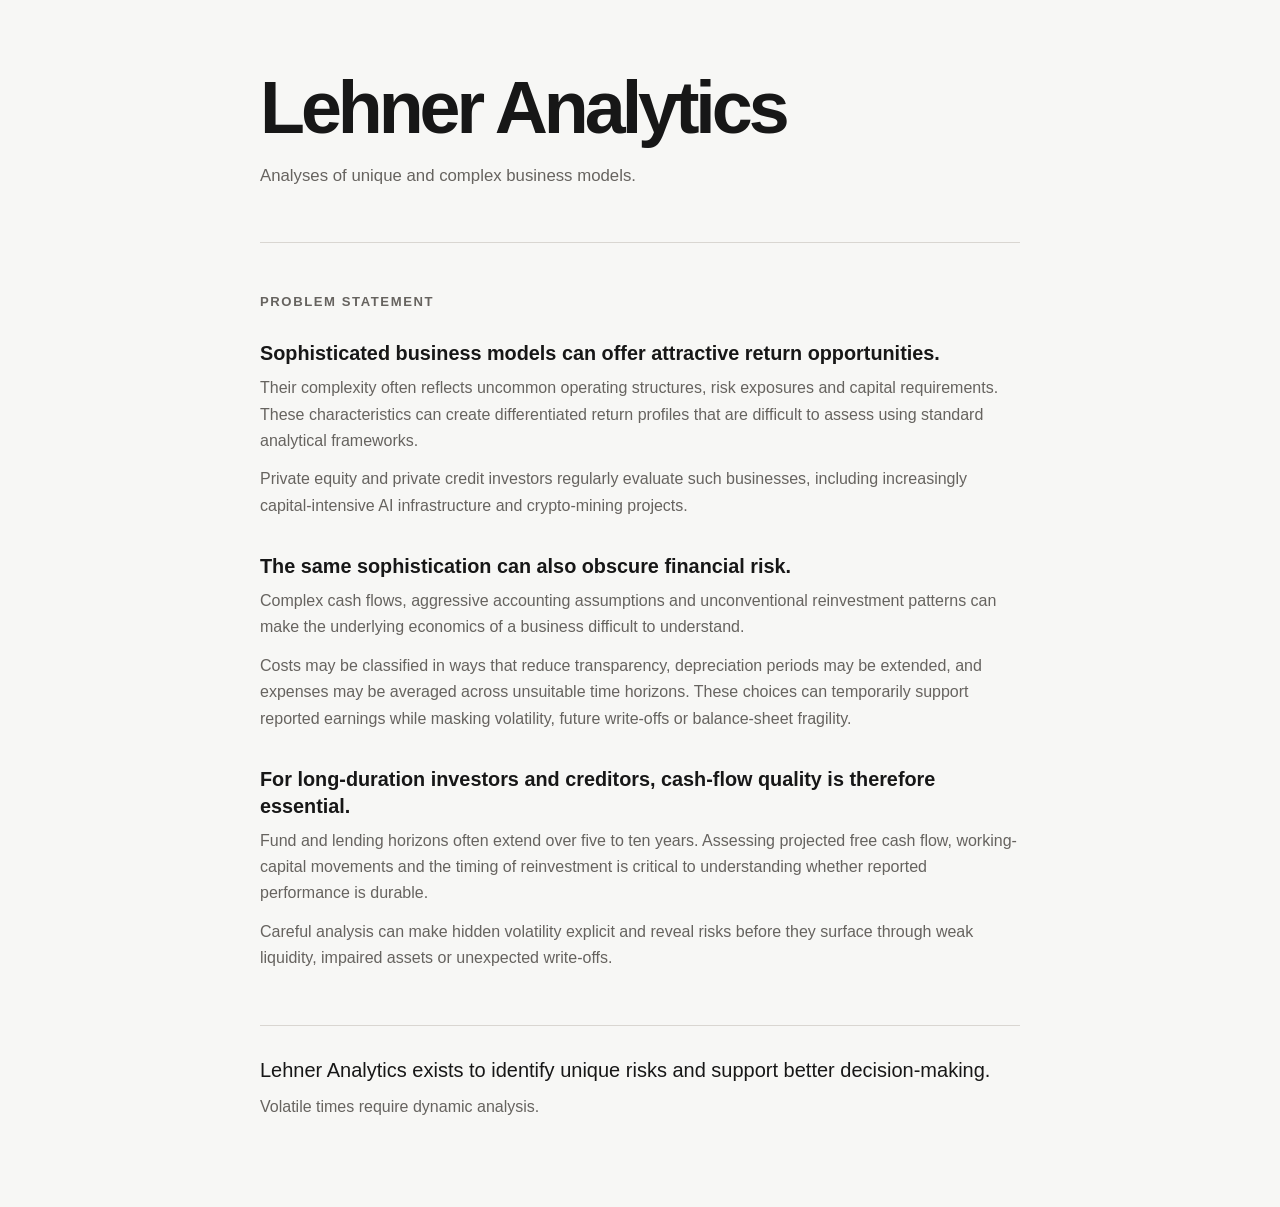
==== index.html @ 4cb74ebf "Add files via upload Add initial Lehner Analytics website" ====
<!DOCTYPE html>
<html lang="en">
<head>
  <meta charset="UTF-8" />
  <meta name="viewport" content="width=device-width, initial-scale=1.0" />
  <meta name="description" content="Lehner Analytics — analyses of unique and complex business models." />
  <title>Lehner Analytics</title>
  <style>
    :root {
      --bg: #f7f7f5;
      --text: #171717;
      --muted: #66635f;
      --line: #d9d6d1;
      --max: 760px;
    }

    * { box-sizing: border-box; }

    body {
      margin: 0;
      background: var(--bg);
      color: var(--text);
      font-family: Arial, Helvetica, sans-serif;
      line-height: 1.65;
    }

    main {
      width: min(calc(100% - 40px), var(--max));
      margin: 0 auto;
      padding: 72px 0 88px;
    }

    header {
      padding-bottom: 52px;
      border-bottom: 1px solid var(--line);
    }

    .name {
      margin: 0;
      font-size: clamp(2.4rem, 8vw, 4.6rem);
      line-height: 0.98;
      letter-spacing: -0.055em;
      font-weight: 700;
    }

    .tagline {
      margin: 18px 0 0;
      color: var(--muted);
      font-size: 1.05rem;
    }

    section {
      padding-top: 48px;
    }

    h2 {
      margin: 0 0 28px;
      font-size: 0.82rem;
      letter-spacing: 0.12em;
      text-transform: uppercase;
      color: var(--muted);
      font-weight: 700;
    }

    .statement {
      margin: 0 0 34px;
    }

    .statement strong {
      display: block;
      margin-bottom: 8px;
      font-size: 1.24rem;
      line-height: 1.35;
    }

    .statement p {
      margin: 0;
      color: var(--muted);
    }

    .statement p + p {
      margin-top: 12px;
    }

    .closing {
      margin-top: 54px;
      padding-top: 30px;
      border-top: 1px solid var(--line);
    }

    .closing p {
      margin: 0;
      font-size: 1.25rem;
      line-height: 1.45;
    }

    .closing p + p {
      margin-top: 10px;
      color: var(--muted);
      font-size: 1rem;
    }

    @media (max-width: 560px) {
      main {
        width: min(calc(100% - 28px), var(--max));
        padding-top: 48px;
      }

      header {
        padding-bottom: 38px;
      }

      section {
        padding-top: 38px;
      }
    }
  </style>
</head>
<body>
  <main>
    <header>
      <h1 class="name">Lehner Analytics</h1>
      <p class="tagline">Analyses of unique and complex business models.</p>
    </header>

    <section>
      <h2>Problem statement</h2>

      <div class="statement">
        <strong>Sophisticated business models can offer attractive return opportunities.</strong>
        <p>
          Their complexity often reflects uncommon operating structures, risk exposures and capital requirements. These characteristics can create differentiated return profiles that are difficult to assess using standard analytical frameworks.
        </p>
        <p>
          Private equity and private credit investors regularly evaluate such businesses, including increasingly capital-intensive AI infrastructure and crypto-mining projects.
        </p>
      </div>

      <div class="statement">
        <strong>The same sophistication can also obscure financial risk.</strong>
        <p>
          Complex cash flows, aggressive accounting assumptions and unconventional reinvestment patterns can make the underlying economics of a business difficult to understand.
        </p>
        <p>
          Costs may be classified in ways that reduce transparency, depreciation periods may be extended, and expenses may be averaged across unsuitable time horizons. These choices can temporarily support reported earnings while masking volatility, future write-offs or balance-sheet fragility.
        </p>
      </div>

      <div class="statement">
        <strong>For long-duration investors and creditors, cash-flow quality is therefore essential.</strong>
        <p>
          Fund and lending horizons often extend over five to ten years. Assessing projected free cash flow, working-capital movements and the timing of reinvestment is critical to understanding whether reported performance is durable.
        </p>
        <p>
          Careful analysis can make hidden volatility explicit and reveal risks before they surface through weak liquidity, impaired assets or unexpected write-offs.
        </p>
      </div>

      <div class="closing">
        <p>Lehner Analytics exists to identify unique risks and support better decision-making.</p>
        <p>Volatile times require dynamic analysis.</p>
      </div>
    </section>
  </main>
</body>
</html>
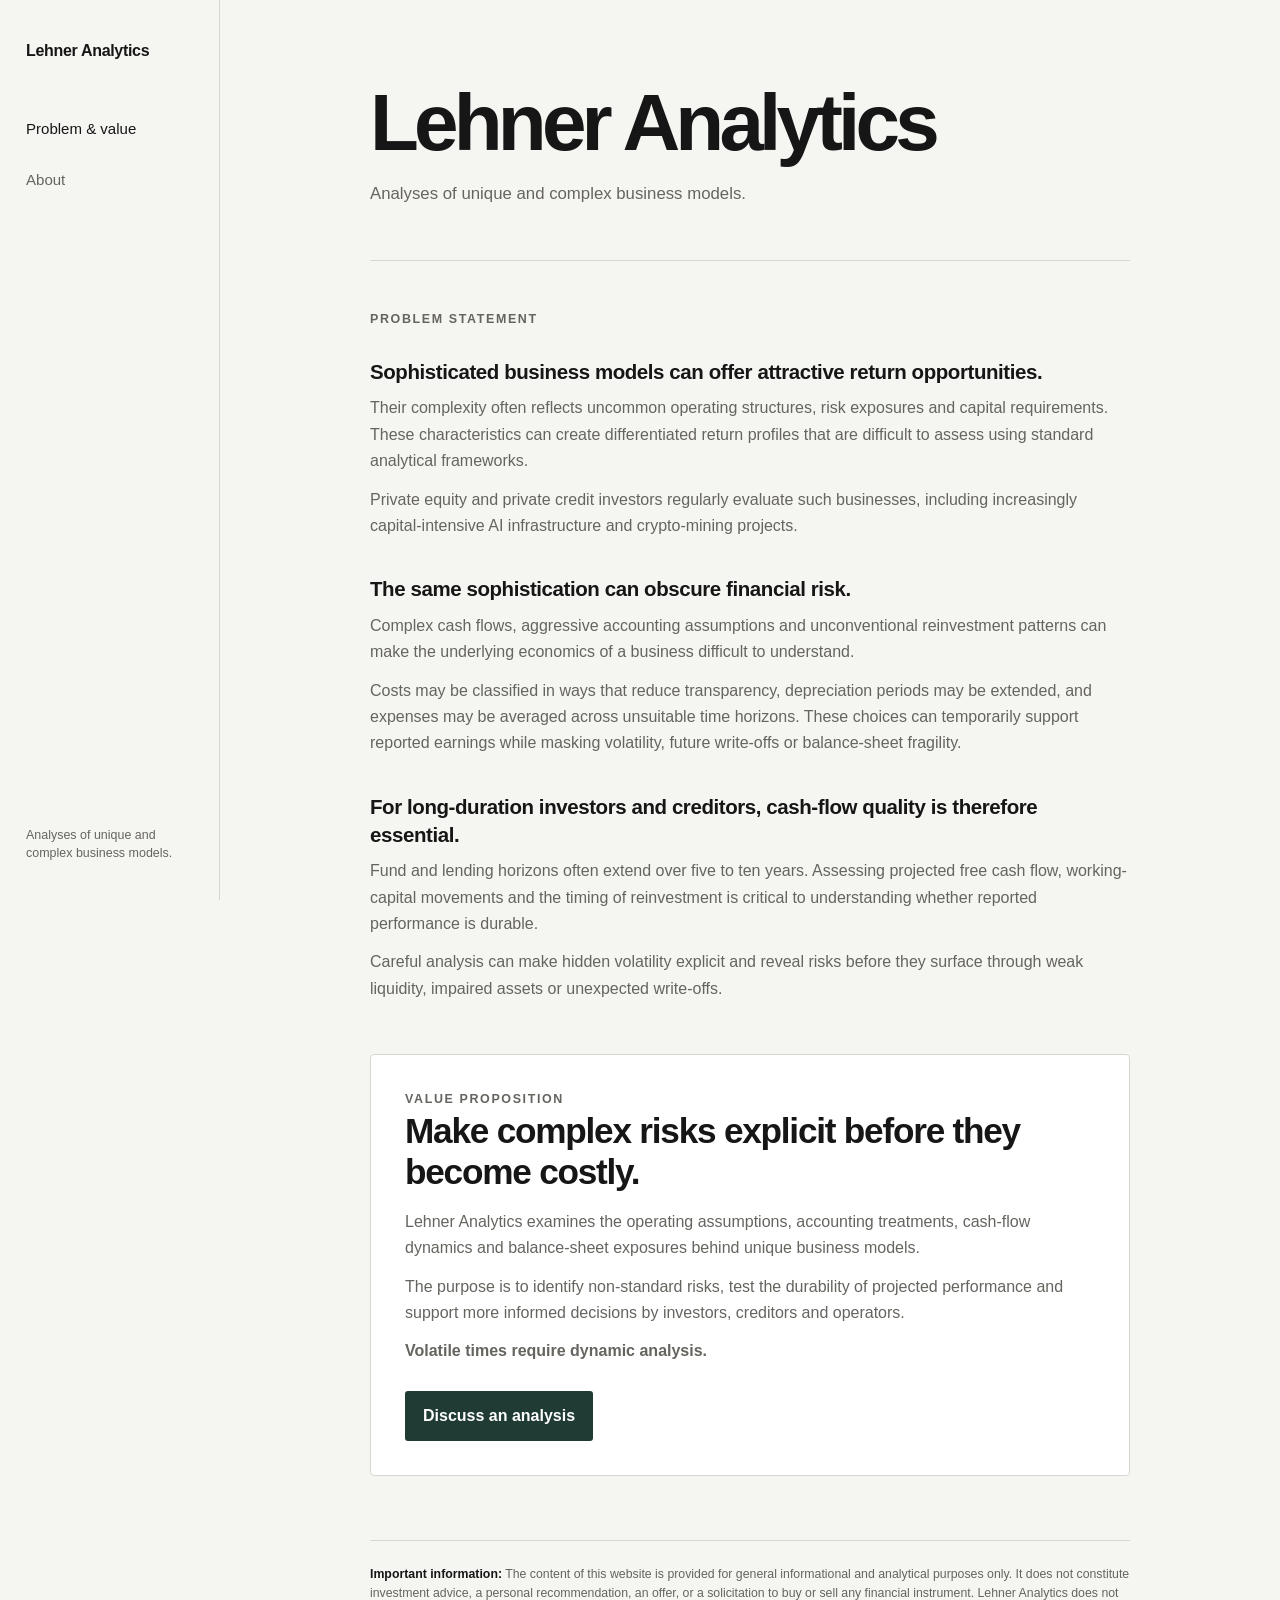
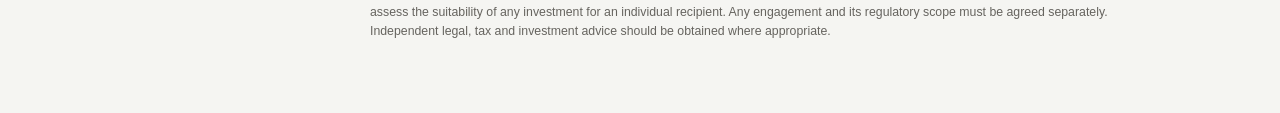
==== commit 25658278: "Add files via upload Add updated Lehner Analytics website" ====
--- a/index.html
+++ b/index.html
@@ -1,166 +1 @@
-<!DOCTYPE html>
-<html lang="en">
-<head>
-  <meta charset="UTF-8" />
-  <meta name="viewport" content="width=device-width, initial-scale=1.0" />
-  <meta name="description" content="Lehner Analytics — analyses of unique and complex business models." />
-  <title>Lehner Analytics</title>
-  <style>
-    :root {
-      --bg: #f7f7f5;
-      --text: #171717;
-      --muted: #66635f;
-      --line: #d9d6d1;
-      --max: 760px;
-    }
-
-    * { box-sizing: border-box; }
-
-    body {
-      margin: 0;
-      background: var(--bg);
-      color: var(--text);
-      font-family: Arial, Helvetica, sans-serif;
-      line-height: 1.65;
-    }
-
-    main {
-      width: min(calc(100% - 40px), var(--max));
-      margin: 0 auto;
-      padding: 72px 0 88px;
-    }
-
-    header {
-      padding-bottom: 52px;
-      border-bottom: 1px solid var(--line);
-    }
-
-    .name {
-      margin: 0;
-      font-size: clamp(2.4rem, 8vw, 4.6rem);
-      line-height: 0.98;
-      letter-spacing: -0.055em;
-      font-weight: 700;
-    }
-
-    .tagline {
-      margin: 18px 0 0;
-      color: var(--muted);
-      font-size: 1.05rem;
-    }
-
-    section {
-      padding-top: 48px;
-    }
-
-    h2 {
-      margin: 0 0 28px;
-      font-size: 0.82rem;
-      letter-spacing: 0.12em;
-      text-transform: uppercase;
-      color: var(--muted);
-      font-weight: 700;
-    }
-
-    .statement {
-      margin: 0 0 34px;
-    }
-
-    .statement strong {
-      display: block;
-      margin-bottom: 8px;
-      font-size: 1.24rem;
-      line-height: 1.35;
-    }
-
-    .statement p {
-      margin: 0;
-      color: var(--muted);
-    }
-
-    .statement p + p {
-      margin-top: 12px;
-    }
-
-    .closing {
-      margin-top: 54px;
-      padding-top: 30px;
-      border-top: 1px solid var(--line);
-    }
-
-    .closing p {
-      margin: 0;
-      font-size: 1.25rem;
-      line-height: 1.45;
-    }
-
-    .closing p + p {
-      margin-top: 10px;
-      color: var(--muted);
-      font-size: 1rem;
-    }
-
-    @media (max-width: 560px) {
-      main {
-        width: min(calc(100% - 28px), var(--max));
-        padding-top: 48px;
-      }
-
-      header {
-        padding-bottom: 38px;
-      }
-
-      section {
-        padding-top: 38px;
-      }
-    }
-  </style>
-</head>
-<body>
-  <main>
-    <header>
-      <h1 class="name">Lehner Analytics</h1>
-      <p class="tagline">Analyses of unique and complex business models.</p>
-    </header>
-
-    <section>
-      <h2>Problem statement</h2>
-
-      <div class="statement">
-        <strong>Sophisticated business models can offer attractive return opportunities.</strong>
-        <p>
-          Their complexity often reflects uncommon operating structures, risk exposures and capital requirements. These characteristics can create differentiated return profiles that are difficult to assess using standard analytical frameworks.
-        </p>
-        <p>
-          Private equity and private credit investors regularly evaluate such businesses, including increasingly capital-intensive AI infrastructure and crypto-mining projects.
-        </p>
-      </div>
-
-      <div class="statement">
-        <strong>The same sophistication can also obscure financial risk.</strong>
-        <p>
-          Complex cash flows, aggressive accounting assumptions and unconventional reinvestment patterns can make the underlying economics of a business difficult to understand.
-        </p>
-        <p>
-          Costs may be classified in ways that reduce transparency, depreciation periods may be extended, and expenses may be averaged across unsuitable time horizons. These choices can temporarily support reported earnings while masking volatility, future write-offs or balance-sheet fragility.
-        </p>
-      </div>
-
-      <div class="statement">
-        <strong>For long-duration investors and creditors, cash-flow quality is therefore essential.</strong>
-        <p>
-          Fund and lending horizons often extend over five to ten years. Assessing projected free cash flow, working-capital movements and the timing of reinvestment is critical to understanding whether reported performance is durable.
-        </p>
-        <p>
-          Careful analysis can make hidden volatility explicit and reveal risks before they surface through weak liquidity, impaired assets or unexpected write-offs.
-        </p>
-      </div>
-
-      <div class="closing">
-        <p>Lehner Analytics exists to identify unique risks and support better decision-making.</p>
-        <p>Volatile times require dynamic analysis.</p>
-      </div>
-    </section>
-  </main>
-</body>
-</html>+<!DOCTYPE html><html lang="en"><head><meta charset="UTF-8"><meta name="viewport" content="width=device-width,initial-scale=1"><meta name="description" content="Lehner Analytics analyses unique and complex business models to identify risks and support decision-making."><title>Lehner Analytics</title><link rel="stylesheet" href="styles.css"></head><body><aside class="sidebar"><div><a class="brand" href="index.html">Lehner Analytics</a><nav class="nav" aria-label="Main navigation"><a href="index.html" aria-current="page">Problem & value</a><a href="about.html">About</a></nav></div><p class="sidebar-note">Analyses of unique and complex business models.</p></aside><div class="page"><main><header class="hero"><h1>Lehner Analytics</h1><p class="tagline">Analyses of unique and complex business models.</p></header><section><p class="label">Problem statement</p><article class="statement"><h2>Sophisticated business models can offer attractive return opportunities.</h2><p>Their complexity often reflects uncommon operating structures, risk exposures and capital requirements. These characteristics can create differentiated return profiles that are difficult to assess using standard analytical frameworks.</p><p>Private equity and private credit investors regularly evaluate such businesses, including increasingly capital-intensive AI infrastructure and crypto-mining projects.</p></article><article class="statement"><h2>The same sophistication can obscure financial risk.</h2><p>Complex cash flows, aggressive accounting assumptions and unconventional reinvestment patterns can make the underlying economics of a business difficult to understand.</p><p>Costs may be classified in ways that reduce transparency, depreciation periods may be extended, and expenses may be averaged across unsuitable time horizons. These choices can temporarily support reported earnings while masking volatility, future write-offs or balance-sheet fragility.</p></article><article class="statement"><h2>For long-duration investors and creditors, cash-flow quality is therefore essential.</h2><p>Fund and lending horizons often extend over five to ten years. Assessing projected free cash flow, working-capital movements and the timing of reinvestment is critical to understanding whether reported performance is durable.</p><p>Careful analysis can make hidden volatility explicit and reveal risks before they surface through weak liquidity, impaired assets or unexpected write-offs.</p></article><section class="value-proposition" aria-labelledby="value-title"><p class="label">Value proposition</p><h2 id="value-title">Make complex risks explicit before they become costly.</h2><p>Lehner Analytics examines the operating assumptions, accounting treatments, cash-flow dynamics and balance-sheet exposures behind unique business models.</p><p>The purpose is to identify non-standard risks, test the durability of projected performance and support more informed decisions by investors, creditors and operators.</p><p><strong>Volatile times require dynamic analysis.</strong></p><a class="cta" href="mailto:your-email@example.com">Discuss an analysis</a></section><footer class="disclaimer"><strong>Important information:</strong> The content of this website is provided for general informational and analytical purposes only. It does not constitute investment advice, a personal recommendation, an offer, or a solicitation to buy or sell any financial instrument. Lehner Analytics does not assess the suitability of any investment for an individual recipient. Any engagement and its regulatory scope must be agreed separately. Independent legal, tax and investment advice should be obtained where appropriate.</footer></section></main></div></body></html>
--- a/styles.css
+++ b/styles.css
@@ -0,0 +1 @@
+:root{--bg:#f5f5f2;--surface:#fff;--text:#161616;--muted:#66645f;--line:#d8d6cf;--accent:#1f3b33;--sidebar:220px;--content:760px}*{box-sizing:border-box}html{scroll-behavior:smooth}body{margin:0;background:var(--bg);color:var(--text);font-family:Arial,Helvetica,sans-serif;line-height:1.65}a{color:inherit}.sidebar{position:fixed;inset:0 auto 0 0;width:var(--sidebar);padding:38px 26px;border-right:1px solid var(--line);background:var(--bg);display:flex;flex-direction:column;justify-content:space-between}.brand{display:block;margin-bottom:44px;font-weight:700;text-decoration:none;letter-spacing:-.02em}.nav{display:grid;gap:8px}.nav a{padding:9px 0;color:var(--muted);text-decoration:none;font-size:.94rem}.nav a:hover,.nav a[aria-current=page]{color:var(--text)}.sidebar-note{margin:0;color:var(--muted);font-size:.78rem;line-height:1.45}.page{margin-left:var(--sidebar);min-height:100vh}main{width:min(calc(100% - 64px),var(--content));margin:0 auto;padding:84px 0 72px}.hero{padding-bottom:52px;border-bottom:1px solid var(--line)}h1{margin:0;font-size:clamp(2.7rem,7vw,5rem);line-height:.98;letter-spacing:-.06em}.tagline{margin:18px 0 0;color:var(--muted);font-size:1.05rem}section{padding-top:48px}.label{margin:0 0 28px;color:var(--muted);font-size:.78rem;font-weight:700;letter-spacing:.13em;text-transform:uppercase}.statement{margin-bottom:36px}.statement h2{margin:0 0 10px;font-size:1.28rem;line-height:1.35;letter-spacing:-.02em}.statement p{margin:0;color:var(--muted)}.statement p+p{margin-top:12px}.value-proposition{margin-top:52px;padding:34px;background:var(--surface);border:1px solid var(--line);border-radius:4px}.value-proposition h2{margin:0 0 16px;font-size:clamp(1.6rem,4vw,2.2rem);line-height:1.18;letter-spacing:-.035em}.value-proposition p{margin:0;color:var(--muted)}.value-proposition p+p{margin-top:12px}.cta{display:inline-block;margin-top:26px;padding:12px 18px;background:var(--accent);color:#fff;border-radius:3px;text-decoration:none;font-weight:700}.content-block h2{margin:0 0 14px;font-size:1.35rem;letter-spacing:-.025em}.content-block p{margin:0;color:var(--muted)}.content-block p+p{margin-top:14px}.disclaimer{margin-top:64px;padding-top:24px;border-top:1px solid var(--line);color:var(--muted);font-size:.77rem;line-height:1.55}.disclaimer strong{color:var(--text)}@media(max-width:760px){.sidebar{position:static;width:100%;padding:22px 20px;border-right:0;border-bottom:1px solid var(--line)}.brand{margin-bottom:14px}.nav{display:flex;gap:18px}.sidebar-note{display:none}.page{margin-left:0}main{width:min(calc(100% - 32px),var(--content));padding-top:52px}}
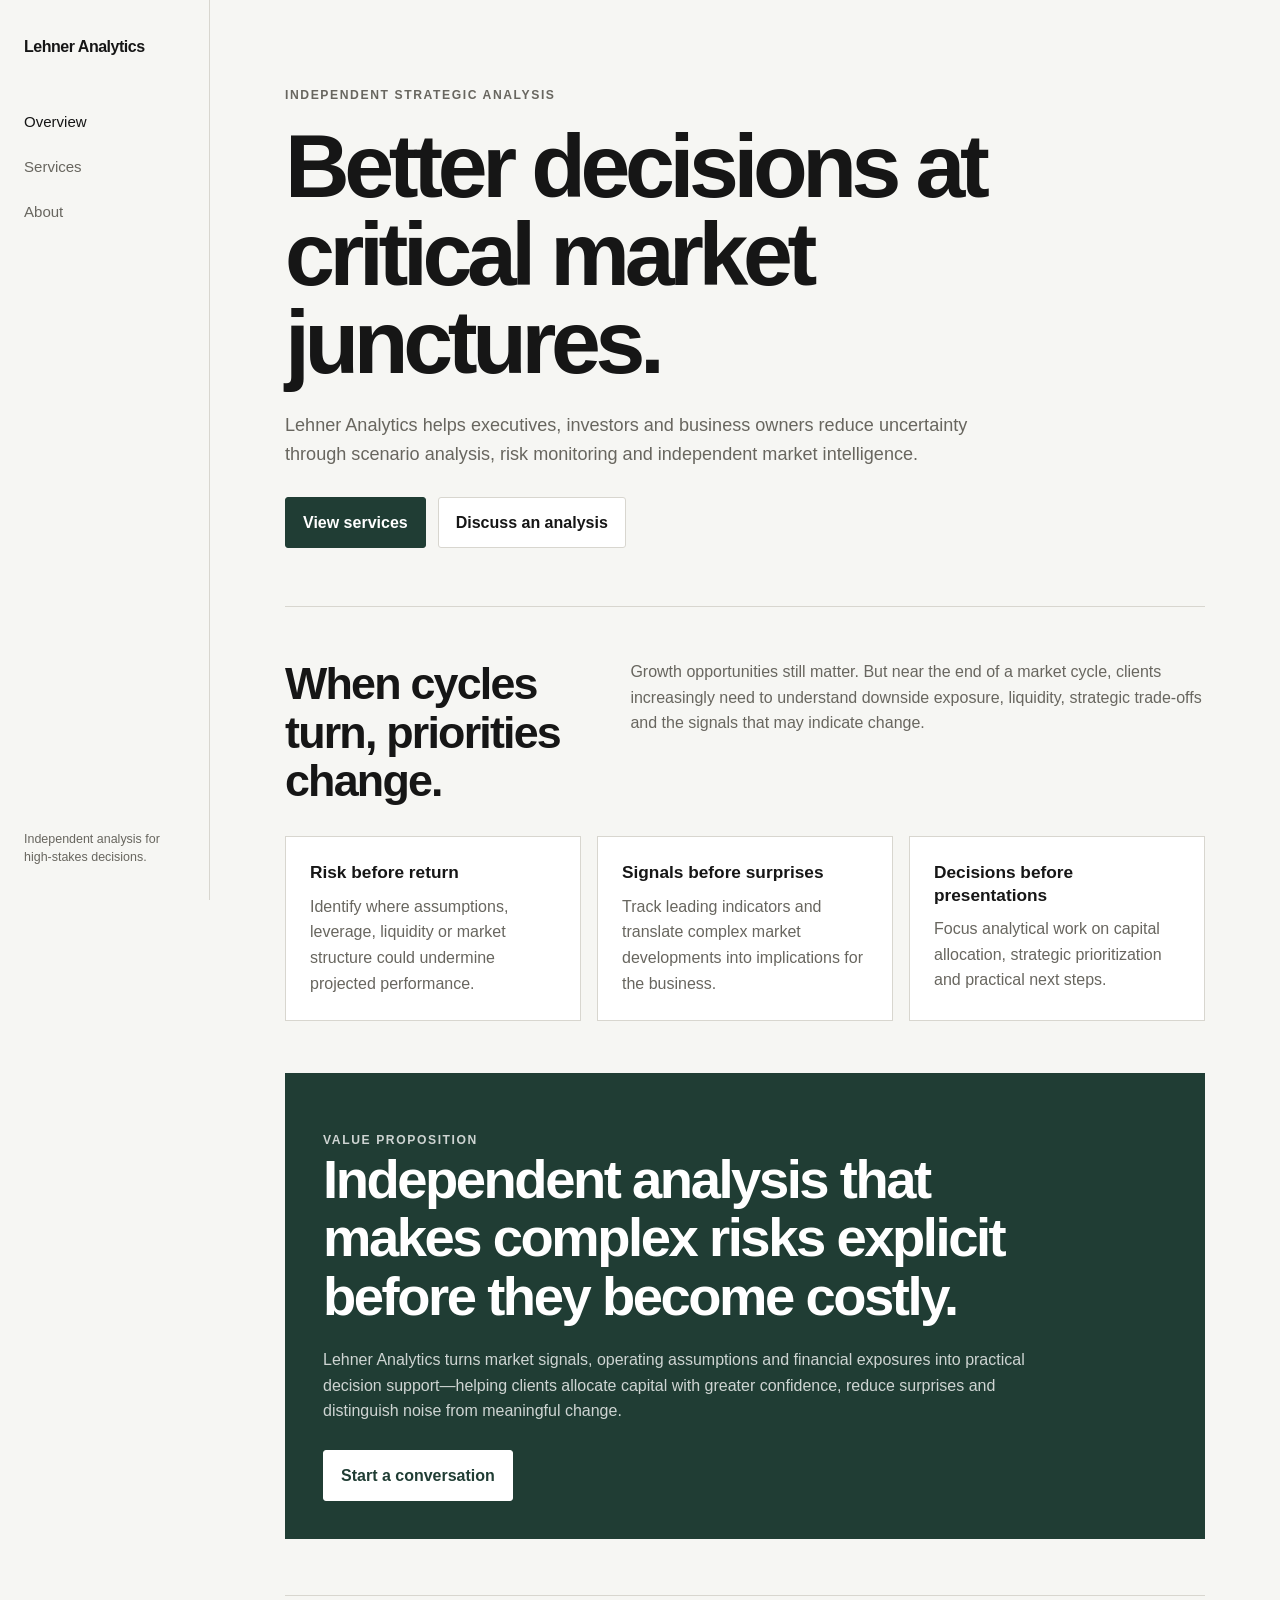
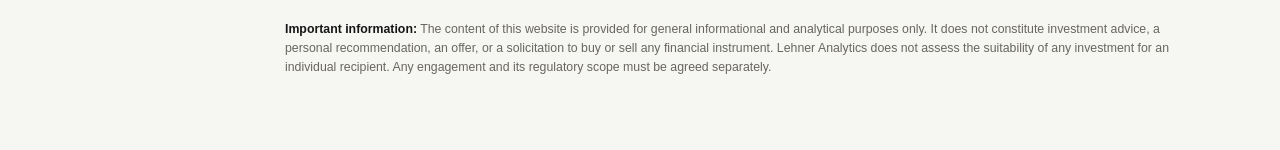
==== commit 6e72f2ed: "Add files via upload" ====
--- a/index.html
+++ b/index.html
@@ -1 +1 @@
-<!DOCTYPE html><html lang="en"><head><meta charset="UTF-8"><meta name="viewport" content="width=device-width,initial-scale=1"><meta name="description" content="Lehner Analytics analyses unique and complex business models to identify risks and support decision-making."><title>Lehner Analytics</title><link rel="stylesheet" href="styles.css"></head><body><aside class="sidebar"><div><a class="brand" href="index.html">Lehner Analytics</a><nav class="nav" aria-label="Main navigation"><a href="index.html" aria-current="page">Problem & value</a><a href="about.html">About</a></nav></div><p class="sidebar-note">Analyses of unique and complex business models.</p></aside><div class="page"><main><header class="hero"><h1>Lehner Analytics</h1><p class="tagline">Analyses of unique and complex business models.</p></header><section><p class="label">Problem statement</p><article class="statement"><h2>Sophisticated business models can offer attractive return opportunities.</h2><p>Their complexity often reflects uncommon operating structures, risk exposures and capital requirements. These characteristics can create differentiated return profiles that are difficult to assess using standard analytical frameworks.</p><p>Private equity and private credit investors regularly evaluate such businesses, including increasingly capital-intensive AI infrastructure and crypto-mining projects.</p></article><article class="statement"><h2>The same sophistication can obscure financial risk.</h2><p>Complex cash flows, aggressive accounting assumptions and unconventional reinvestment patterns can make the underlying economics of a business difficult to understand.</p><p>Costs may be classified in ways that reduce transparency, depreciation periods may be extended, and expenses may be averaged across unsuitable time horizons. These choices can temporarily support reported earnings while masking volatility, future write-offs or balance-sheet fragility.</p></article><article class="statement"><h2>For long-duration investors and creditors, cash-flow quality is therefore essential.</h2><p>Fund and lending horizons often extend over five to ten years. Assessing projected free cash flow, working-capital movements and the timing of reinvestment is critical to understanding whether reported performance is durable.</p><p>Careful analysis can make hidden volatility explicit and reveal risks before they surface through weak liquidity, impaired assets or unexpected write-offs.</p></article><section class="value-proposition" aria-labelledby="value-title"><p class="label">Value proposition</p><h2 id="value-title">Make complex risks explicit before they become costly.</h2><p>Lehner Analytics examines the operating assumptions, accounting treatments, cash-flow dynamics and balance-sheet exposures behind unique business models.</p><p>The purpose is to identify non-standard risks, test the durability of projected performance and support more informed decisions by investors, creditors and operators.</p><p><strong>Volatile times require dynamic analysis.</strong></p><a class="cta" href="mailto:your-email@example.com">Discuss an analysis</a></section><footer class="disclaimer"><strong>Important information:</strong> The content of this website is provided for general informational and analytical purposes only. It does not constitute investment advice, a personal recommendation, an offer, or a solicitation to buy or sell any financial instrument. Lehner Analytics does not assess the suitability of any investment for an individual recipient. Any engagement and its regulatory scope must be agreed separately. Independent legal, tax and investment advice should be obtained where appropriate.</footer></section></main></div></body></html>
+<!DOCTYPE html><html lang="en"><head><meta charset="UTF-8"><meta name="viewport" content="width=device-width,initial-scale=1"><meta name="description" content="Independent strategic analysis for high-stakes decisions."><title>Lehner Analytics</title><link rel="stylesheet" href="styles.css"></head><body><aside class="sidebar"><div><a class="brand" href="index.html">Lehner Analytics</a><nav class="nav"><a href="index.html" aria-current="page">Overview</a><a href="services.html">Services</a><a href="about.html">About</a></nav></div><p class="sidebar-note">Independent analysis for high-stakes decisions.</p></aside><div class="page"><main><header class="hero"><p class="eyebrow">Independent strategic analysis</p><h1>Better decisions at critical market junctures.</h1><p class="lead">Lehner Analytics helps executives, investors and business owners reduce uncertainty through scenario analysis, risk monitoring and independent market intelligence.</p><div class="hero-actions"><a class="button primary" href="services.html">View services</a><a class="button" href="mailto:your-email@example.com">Discuss an analysis</a></div></header><section><div class="section-head"><h2>When cycles turn, priorities change.</h2><p>Growth opportunities still matter. But near the end of a market cycle, clients increasingly need to understand downside exposure, liquidity, strategic trade-offs and the signals that may indicate change.</p></div><div class="problem-grid"><article class="card"><h3>Risk before return</h3><p>Identify where assumptions, leverage, liquidity or market structure could undermine projected performance.</p></article><article class="card"><h3>Signals before surprises</h3><p>Track leading indicators and translate complex market developments into implications for the business.</p></article><article class="card"><h3>Decisions before presentations</h3><p>Focus analytical work on capital allocation, strategic prioritization and practical next steps.</p></article></div></section><section class="value"><p class="label">Value proposition</p><h2>Independent analysis that makes complex risks explicit before they become costly.</h2><p>Lehner Analytics turns market signals, operating assumptions and financial exposures into practical decision support—helping clients allocate capital with greater confidence, reduce surprises and distinguish noise from meaningful change.</p><a class="button" href="mailto:your-email@example.com">Start a conversation</a></section><footer class="disclaimer"><strong>Important information:</strong> The content of this website is provided for general informational and analytical purposes only. It does not constitute investment advice, a personal recommendation, an offer, or a solicitation to buy or sell any financial instrument. Lehner Analytics does not assess the suitability of any investment for an individual recipient. Any engagement and its regulatory scope must be agreed separately.</footer></main></div></body></html>
--- a/styles.css
+++ b/styles.css
@@ -1 +1 @@
-:root{--bg:#f5f5f2;--surface:#fff;--text:#161616;--muted:#66645f;--line:#d8d6cf;--accent:#1f3b33;--sidebar:220px;--content:760px}*{box-sizing:border-box}html{scroll-behavior:smooth}body{margin:0;background:var(--bg);color:var(--text);font-family:Arial,Helvetica,sans-serif;line-height:1.65}a{color:inherit}.sidebar{position:fixed;inset:0 auto 0 0;width:var(--sidebar);padding:38px 26px;border-right:1px solid var(--line);background:var(--bg);display:flex;flex-direction:column;justify-content:space-between}.brand{display:block;margin-bottom:44px;font-weight:700;text-decoration:none;letter-spacing:-.02em}.nav{display:grid;gap:8px}.nav a{padding:9px 0;color:var(--muted);text-decoration:none;font-size:.94rem}.nav a:hover,.nav a[aria-current=page]{color:var(--text)}.sidebar-note{margin:0;color:var(--muted);font-size:.78rem;line-height:1.45}.page{margin-left:var(--sidebar);min-height:100vh}main{width:min(calc(100% - 64px),var(--content));margin:0 auto;padding:84px 0 72px}.hero{padding-bottom:52px;border-bottom:1px solid var(--line)}h1{margin:0;font-size:clamp(2.7rem,7vw,5rem);line-height:.98;letter-spacing:-.06em}.tagline{margin:18px 0 0;color:var(--muted);font-size:1.05rem}section{padding-top:48px}.label{margin:0 0 28px;color:var(--muted);font-size:.78rem;font-weight:700;letter-spacing:.13em;text-transform:uppercase}.statement{margin-bottom:36px}.statement h2{margin:0 0 10px;font-size:1.28rem;line-height:1.35;letter-spacing:-.02em}.statement p{margin:0;color:var(--muted)}.statement p+p{margin-top:12px}.value-proposition{margin-top:52px;padding:34px;background:var(--surface);border:1px solid var(--line);border-radius:4px}.value-proposition h2{margin:0 0 16px;font-size:clamp(1.6rem,4vw,2.2rem);line-height:1.18;letter-spacing:-.035em}.value-proposition p{margin:0;color:var(--muted)}.value-proposition p+p{margin-top:12px}.cta{display:inline-block;margin-top:26px;padding:12px 18px;background:var(--accent);color:#fff;border-radius:3px;text-decoration:none;font-weight:700}.content-block h2{margin:0 0 14px;font-size:1.35rem;letter-spacing:-.025em}.content-block p{margin:0;color:var(--muted)}.content-block p+p{margin-top:14px}.disclaimer{margin-top:64px;padding-top:24px;border-top:1px solid var(--line);color:var(--muted);font-size:.77rem;line-height:1.55}.disclaimer strong{color:var(--text)}@media(max-width:760px){.sidebar{position:static;width:100%;padding:22px 20px;border-right:0;border-bottom:1px solid var(--line)}.brand{margin-bottom:14px}.nav{display:flex;gap:18px}.sidebar-note{display:none}.page{margin-left:0}main{width:min(calc(100% - 32px),var(--content));padding-top:52px}}
+:root{--bg:#f6f6f3;--surface:#fff;--text:#161616;--muted:#68665f;--line:#d8d6cf;--accent:#203d34;--sidebar:210px;--content:920px}*{box-sizing:border-box}html{scroll-behavior:smooth}body{margin:0;background:var(--bg);color:var(--text);font-family:Arial,Helvetica,sans-serif;line-height:1.6}a{color:inherit}.sidebar{position:fixed;inset:0 auto 0 0;width:var(--sidebar);padding:34px 24px;border-right:1px solid var(--line);display:flex;flex-direction:column;justify-content:space-between;background:var(--bg)}.brand{display:block;margin-bottom:42px;text-decoration:none;font-weight:700;letter-spacing:-.03em}.nav{display:grid;gap:5px}.nav a{padding:8px 0;text-decoration:none;color:var(--muted);font-size:.94rem}.nav a:hover,.nav a[aria-current=page]{color:var(--text)}.sidebar-note{margin:0;color:var(--muted);font-size:.78rem;line-height:1.45}.page{margin-left:var(--sidebar);min-height:100vh}main{width:min(calc(100% - 72px),var(--content));margin:0 auto;padding:86px 0 72px}.hero{max-width:780px;padding-bottom:58px}.eyebrow,.label{margin:0 0 18px;color:var(--muted);font-size:.76rem;font-weight:700;letter-spacing:.13em;text-transform:uppercase}h1{margin:0;font-size:clamp(3rem,7vw,5.6rem);line-height:.98;letter-spacing:-.06em}.lead{max-width:720px;margin:24px 0 0;color:var(--muted);font-size:1.13rem}.hero-actions{display:flex;flex-wrap:wrap;gap:12px;margin-top:28px}.button{display:inline-block;padding:12px 17px;border:1px solid var(--line);border-radius:3px;text-decoration:none;font-weight:700;background:var(--surface)}.button.primary{background:var(--accent);border-color:var(--accent);color:#fff}section{padding:52px 0;border-top:1px solid var(--line)}.section-head{display:grid;grid-template-columns:.7fr 1.3fr;gap:36px;margin-bottom:32px}.section-head h2{margin:0;font-size:clamp(1.8rem,4vw,2.8rem);line-height:1.08;letter-spacing:-.04em}.section-head p{margin:0;color:var(--muted)}.problem-grid,.service-grid,.audience-grid{display:grid;gap:16px}.problem-grid{grid-template-columns:repeat(3,1fr)}.service-grid{grid-template-columns:repeat(2,1fr)}.audience-grid{grid-template-columns:repeat(4,1fr)}.card{background:var(--surface);border:1px solid var(--line);padding:24px;min-height:180px}.card h3{margin:0 0 10px;font-size:1.08rem;line-height:1.3}.card p{margin:0;color:var(--muted)}.card ul{margin:14px 0 0;padding-left:18px;color:var(--muted)}.card li+li{margin-top:5px}.value{padding:38px;background:var(--accent);color:#fff;border:0}.value h2{max-width:720px;margin:0;font-size:clamp(2rem,5vw,3.4rem);line-height:1.08;letter-spacing:-.045em}.value p{max-width:720px;margin:20px 0 0;color:rgba(255,255,255,.78)}.value .button{margin-top:26px;background:#fff;color:var(--accent);border-color:#fff}.package-row{display:grid;grid-template-columns:1fr auto;gap:28px;padding:20px 0;border-bottom:1px solid var(--line)}.package-row:first-of-type{border-top:1px solid var(--line)}.package-row h3{margin:0 0 4px;font-size:1.02rem}.package-row p{margin:0;color:var(--muted)}.cadence{color:var(--muted);white-space:nowrap;font-size:.9rem}.about-copy{max-width:720px}.about-copy p{margin:0;color:var(--muted)}.about-copy p+p{margin-top:16px}.disclaimer{margin-top:56px;padding-top:24px;border-top:1px solid var(--line);color:var(--muted);font-size:.77rem;line-height:1.55}.disclaimer strong{color:var(--text)}@media(max-width:860px){.problem-grid,.service-grid,.audience-grid,.section-head{grid-template-columns:1fr}.audience-grid{grid-template-columns:1fr 1fr}}@media(max-width:720px){.sidebar{position:static;width:100%;padding:22px 18px;border-right:0;border-bottom:1px solid var(--line)}.brand{margin-bottom:12px}.nav{display:flex;flex-wrap:wrap;gap:16px}.sidebar-note{display:none}.page{margin-left:0}main{width:min(calc(100% - 30px),var(--content));padding-top:54px}.audience-grid{grid-template-columns:1fr}.package-row{grid-template-columns:1fr;gap:8px}}
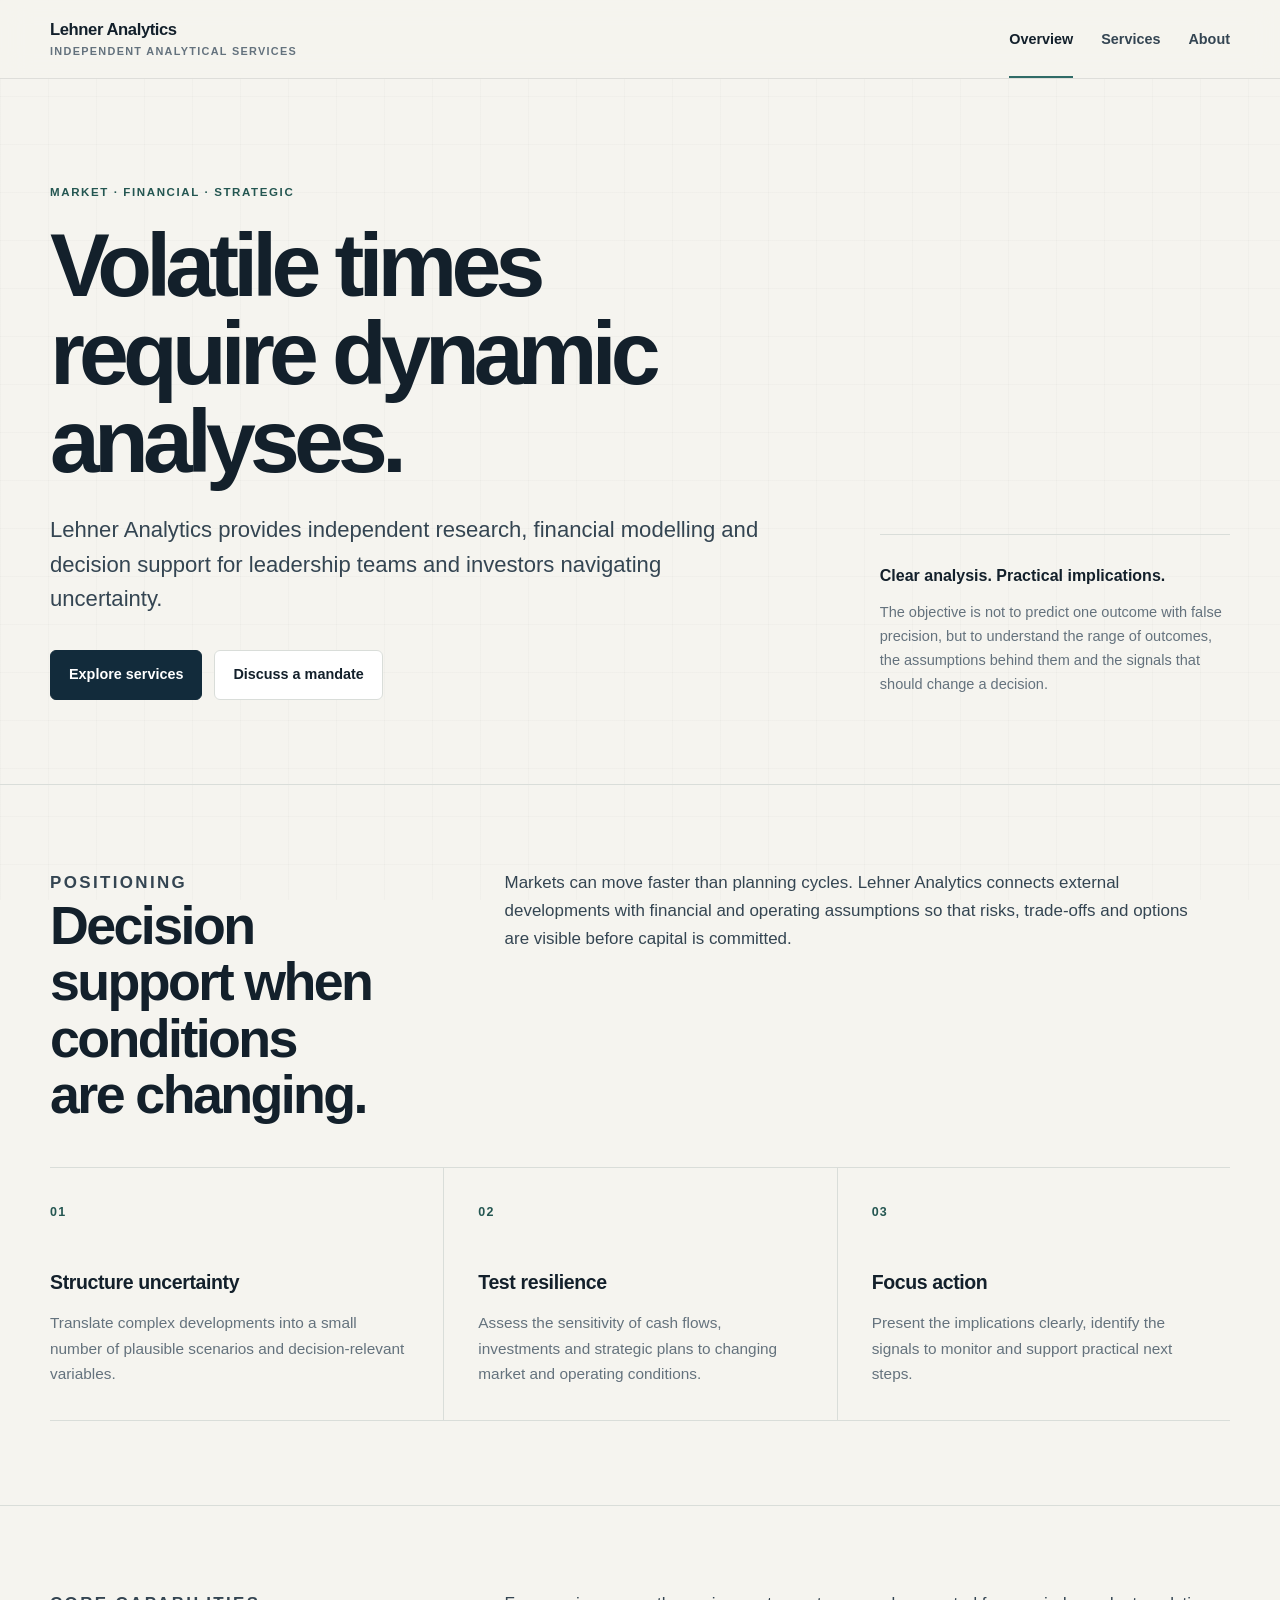
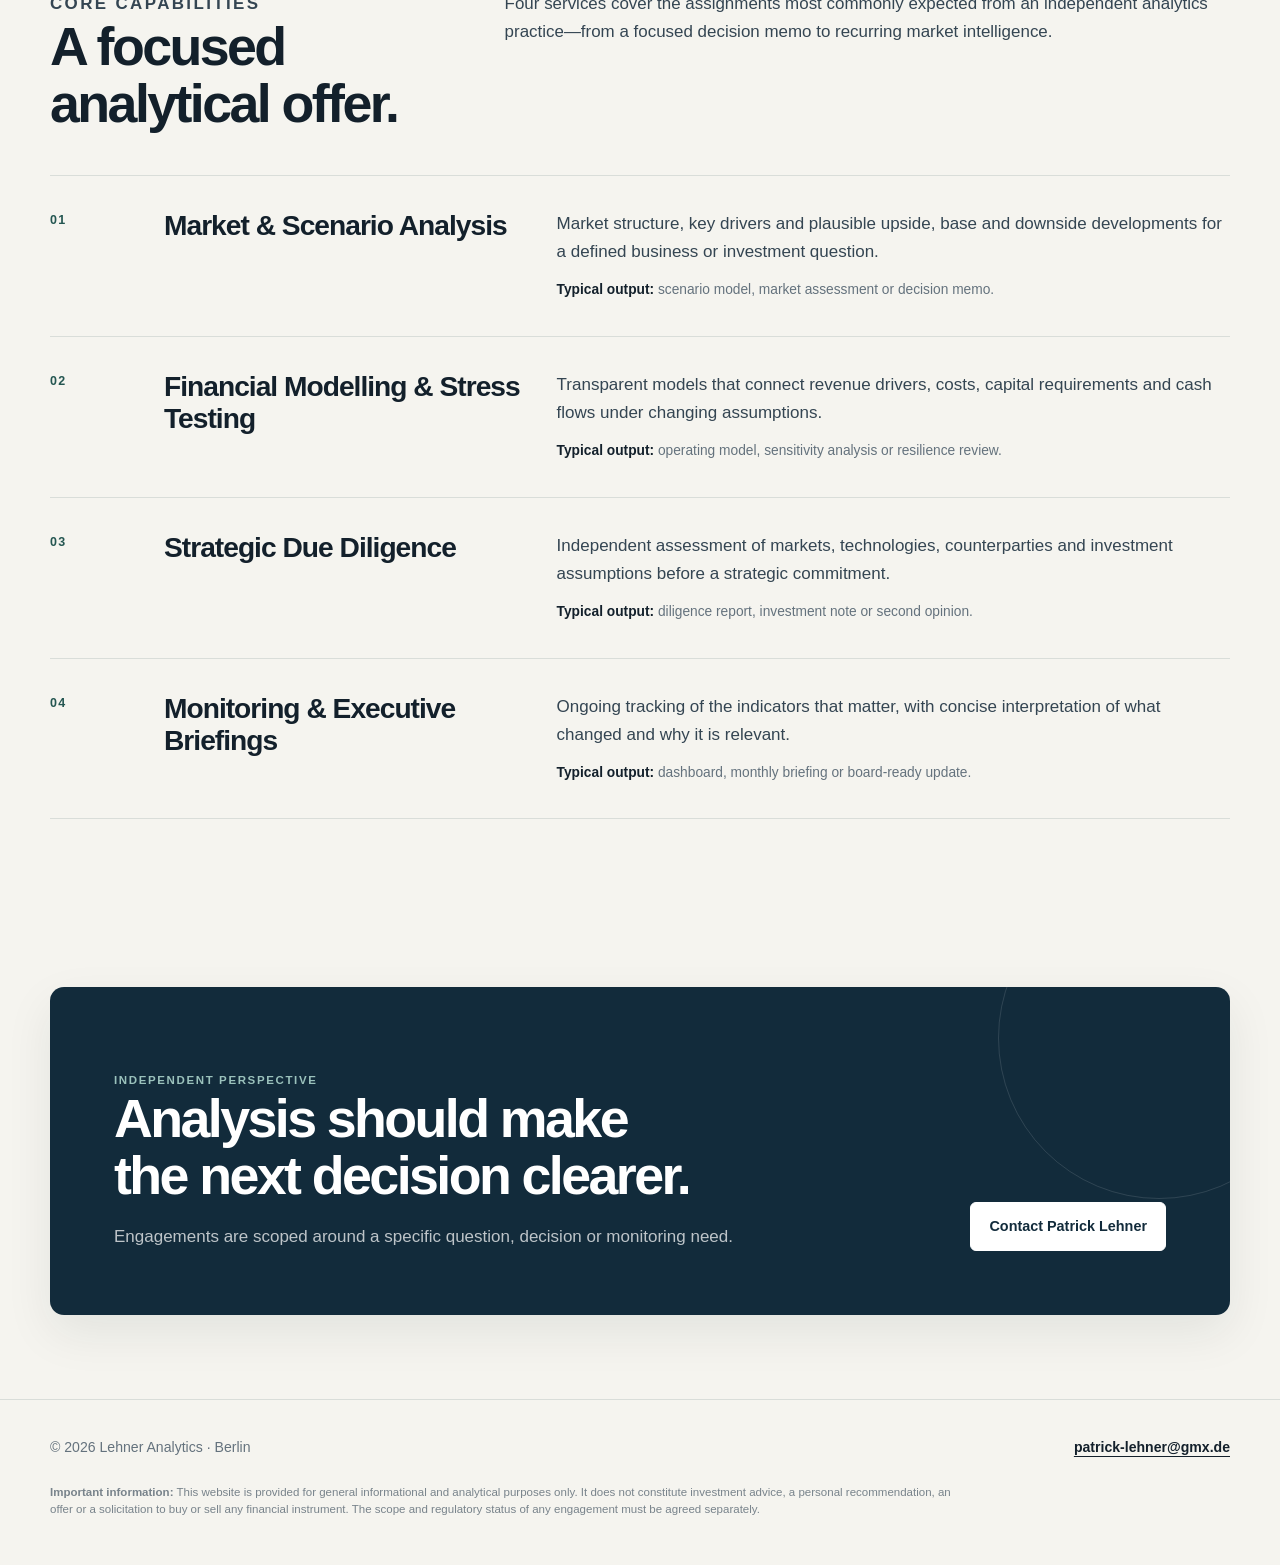
==== commit 390fe801: "Add files via upload" ====
--- a/index.html
+++ b/index.html
@@ -1 +1,145 @@
-<!DOCTYPE html><html lang="en"><head><meta charset="UTF-8"><meta name="viewport" content="width=device-width,initial-scale=1"><meta name="description" content="Independent strategic analysis for high-stakes decisions."><title>Lehner Analytics</title><link rel="stylesheet" href="styles.css"></head><body><aside class="sidebar"><div><a class="brand" href="index.html">Lehner Analytics</a><nav class="nav"><a href="index.html" aria-current="page">Overview</a><a href="services.html">Services</a><a href="about.html">About</a></nav></div><p class="sidebar-note">Independent analysis for high-stakes decisions.</p></aside><div class="page"><main><header class="hero"><p class="eyebrow">Independent strategic analysis</p><h1>Better decisions at critical market junctures.</h1><p class="lead">Lehner Analytics helps executives, investors and business owners reduce uncertainty through scenario analysis, risk monitoring and independent market intelligence.</p><div class="hero-actions"><a class="button primary" href="services.html">View services</a><a class="button" href="mailto:your-email@example.com">Discuss an analysis</a></div></header><section><div class="section-head"><h2>When cycles turn, priorities change.</h2><p>Growth opportunities still matter. But near the end of a market cycle, clients increasingly need to understand downside exposure, liquidity, strategic trade-offs and the signals that may indicate change.</p></div><div class="problem-grid"><article class="card"><h3>Risk before return</h3><p>Identify where assumptions, leverage, liquidity or market structure could undermine projected performance.</p></article><article class="card"><h3>Signals before surprises</h3><p>Track leading indicators and translate complex market developments into implications for the business.</p></article><article class="card"><h3>Decisions before presentations</h3><p>Focus analytical work on capital allocation, strategic prioritization and practical next steps.</p></article></div></section><section class="value"><p class="label">Value proposition</p><h2>Independent analysis that makes complex risks explicit before they become costly.</h2><p>Lehner Analytics turns market signals, operating assumptions and financial exposures into practical decision support—helping clients allocate capital with greater confidence, reduce surprises and distinguish noise from meaningful change.</p><a class="button" href="mailto:your-email@example.com">Start a conversation</a></section><footer class="disclaimer"><strong>Important information:</strong> The content of this website is provided for general informational and analytical purposes only. It does not constitute investment advice, a personal recommendation, an offer, or a solicitation to buy or sell any financial instrument. Lehner Analytics does not assess the suitability of any investment for an individual recipient. Any engagement and its regulatory scope must be agreed separately.</footer></main></div></body></html>
+<!DOCTYPE html>
+<html lang="en">
+<head>
+  <meta charset="UTF-8">
+  <meta name="viewport" content="width=device-width, initial-scale=1">
+  <meta name="description" content="Independent market, financial and strategic analysis for decisions in volatile environments.">
+  <title>Lehner Analytics | Dynamic Analysis for Volatile Times</title>
+  <link rel="stylesheet" href="styles.css">
+</head>
+<body>
+  <header class="site-header">
+    <div class="nav-shell">
+      <a class="brand" href="index.html" aria-label="Lehner Analytics home">
+        <span class="brand-name">Lehner Analytics</span>
+        <span class="brand-tagline">Independent analytical services</span>
+      </a>
+      <nav class="nav-links" aria-label="Main navigation">
+        <a href="index.html" aria-current="page">Overview</a>
+        <a href="services.html">Services</a>
+        <a href="about.html">About</a>
+      </nav>
+    </div>
+  </header>
+
+  <main>
+    <section class="hero">
+      <div class="container hero-grid">
+        <div>
+          <p class="kicker">Market · Financial · Strategic</p>
+          <h1>Volatile times require dynamic analyses.</h1>
+          <p class="lead">Lehner Analytics provides independent research, financial modelling and decision support for leadership teams and investors navigating uncertainty.</p>
+          <div class="hero-actions">
+            <a class="button primary" href="services.html">Explore services</a>
+            <a class="button" href="mailto:patrick-lehner@gmx.de">Discuss a mandate</a>
+          </div>
+        </div>
+        <aside class="hero-note" aria-label="Working principle">
+          <strong>Clear analysis. Practical implications.</strong>
+          <p>The objective is not to predict one outcome with false precision, but to understand the range of outcomes, the assumptions behind them and the signals that should change a decision.</p>
+        </aside>
+      </div>
+    </section>
+
+    <section class="section">
+      <div class="container">
+        <div class="section-intro">
+          <div>
+            <p class="section-label">Positioning</p>
+            <h2>Decision support when conditions are changing.</h2>
+          </div>
+          <p>Markets can move faster than planning cycles. Lehner Analytics connects external developments with financial and operating assumptions so that risks, trade-offs and options are visible before capital is committed.</p>
+        </div>
+
+        <div class="pillars">
+          <article class="pillar">
+            <span class="pillar-number">01</span>
+            <h3>Structure uncertainty</h3>
+            <p>Translate complex developments into a small number of plausible scenarios and decision-relevant variables.</p>
+          </article>
+          <article class="pillar">
+            <span class="pillar-number">02</span>
+            <h3>Test resilience</h3>
+            <p>Assess the sensitivity of cash flows, investments and strategic plans to changing market and operating conditions.</p>
+          </article>
+          <article class="pillar">
+            <span class="pillar-number">03</span>
+            <h3>Focus action</h3>
+            <p>Present the implications clearly, identify the signals to monitor and support practical next steps.</p>
+          </article>
+        </div>
+      </div>
+    </section>
+
+    <section class="section">
+      <div class="container">
+        <div class="section-intro">
+          <div>
+            <p class="section-label">Core capabilities</p>
+            <h2>A focused analytical offer.</h2>
+          </div>
+          <p>Four services cover the assignments most commonly expected from an independent analytics practice—from a focused decision memo to recurring market intelligence.</p>
+        </div>
+
+        <div class="service-list">
+          <article class="service-item">
+            <span class="service-index">01</span>
+            <h3>Market &amp; Scenario Analysis</h3>
+            <div class="service-copy">
+              <p>Market structure, key drivers and plausible upside, base and downside developments for a defined business or investment question.</p>
+              <p class="output"><strong>Typical output:</strong> scenario model, market assessment or decision memo.</p>
+            </div>
+          </article>
+          <article class="service-item">
+            <span class="service-index">02</span>
+            <h3>Financial Modelling &amp; Stress Testing</h3>
+            <div class="service-copy">
+              <p>Transparent models that connect revenue drivers, costs, capital requirements and cash flows under changing assumptions.</p>
+              <p class="output"><strong>Typical output:</strong> operating model, sensitivity analysis or resilience review.</p>
+            </div>
+          </article>
+          <article class="service-item">
+            <span class="service-index">03</span>
+            <h3>Strategic Due Diligence</h3>
+            <div class="service-copy">
+              <p>Independent assessment of markets, technologies, counterparties and investment assumptions before a strategic commitment.</p>
+              <p class="output"><strong>Typical output:</strong> diligence report, investment note or second opinion.</p>
+            </div>
+          </article>
+          <article class="service-item">
+            <span class="service-index">04</span>
+            <h3>Monitoring &amp; Executive Briefings</h3>
+            <div class="service-copy">
+              <p>Ongoing tracking of the indicators that matter, with concise interpretation of what changed and why it is relevant.</p>
+              <p class="output"><strong>Typical output:</strong> dashboard, monthly briefing or board-ready update.</p>
+            </div>
+          </article>
+        </div>
+      </div>
+    </section>
+
+    <section class="cta-section">
+      <div class="container">
+        <div class="cta-panel">
+          <div>
+            <p class="section-label">Independent perspective</p>
+            <h2>Analysis should make the next decision clearer.</h2>
+            <p>Engagements are scoped around a specific question, decision or monitoring need.</p>
+          </div>
+          <a class="button" href="mailto:patrick-lehner@gmx.de">Contact Patrick Lehner</a>
+        </div>
+      </div>
+    </section>
+  </main>
+
+  <footer class="site-footer">
+    <div class="container">
+      <div class="footer-top">
+        <p>© 2026 Lehner Analytics · Berlin</p>
+        <p><a href="mailto:patrick-lehner@gmx.de">patrick-lehner@gmx.de</a></p>
+      </div>
+      <p class="disclaimer"><strong>Important information:</strong> This website is provided for general informational and analytical purposes only. It does not constitute investment advice, a personal recommendation, an offer or a solicitation to buy or sell any financial instrument. The scope and regulatory status of any engagement must be agreed separately.</p>
+    </div>
+  </footer>
+</body>
+</html>
--- a/styles.css
+++ b/styles.css
@@ -1 +1,671 @@
-:root{--bg:#f6f6f3;--surface:#fff;--text:#161616;--muted:#68665f;--line:#d8d6cf;--accent:#203d34;--sidebar:210px;--content:920px}*{box-sizing:border-box}html{scroll-behavior:smooth}body{margin:0;background:var(--bg);color:var(--text);font-family:Arial,Helvetica,sans-serif;line-height:1.6}a{color:inherit}.sidebar{position:fixed;inset:0 auto 0 0;width:var(--sidebar);padding:34px 24px;border-right:1px solid var(--line);display:flex;flex-direction:column;justify-content:space-between;background:var(--bg)}.brand{display:block;margin-bottom:42px;text-decoration:none;font-weight:700;letter-spacing:-.03em}.nav{display:grid;gap:5px}.nav a{padding:8px 0;text-decoration:none;color:var(--muted);font-size:.94rem}.nav a:hover,.nav a[aria-current=page]{color:var(--text)}.sidebar-note{margin:0;color:var(--muted);font-size:.78rem;line-height:1.45}.page{margin-left:var(--sidebar);min-height:100vh}main{width:min(calc(100% - 72px),var(--content));margin:0 auto;padding:86px 0 72px}.hero{max-width:780px;padding-bottom:58px}.eyebrow,.label{margin:0 0 18px;color:var(--muted);font-size:.76rem;font-weight:700;letter-spacing:.13em;text-transform:uppercase}h1{margin:0;font-size:clamp(3rem,7vw,5.6rem);line-height:.98;letter-spacing:-.06em}.lead{max-width:720px;margin:24px 0 0;color:var(--muted);font-size:1.13rem}.hero-actions{display:flex;flex-wrap:wrap;gap:12px;margin-top:28px}.button{display:inline-block;padding:12px 17px;border:1px solid var(--line);border-radius:3px;text-decoration:none;font-weight:700;background:var(--surface)}.button.primary{background:var(--accent);border-color:var(--accent);color:#fff}section{padding:52px 0;border-top:1px solid var(--line)}.section-head{display:grid;grid-template-columns:.7fr 1.3fr;gap:36px;margin-bottom:32px}.section-head h2{margin:0;font-size:clamp(1.8rem,4vw,2.8rem);line-height:1.08;letter-spacing:-.04em}.section-head p{margin:0;color:var(--muted)}.problem-grid,.service-grid,.audience-grid{display:grid;gap:16px}.problem-grid{grid-template-columns:repeat(3,1fr)}.service-grid{grid-template-columns:repeat(2,1fr)}.audience-grid{grid-template-columns:repeat(4,1fr)}.card{background:var(--surface);border:1px solid var(--line);padding:24px;min-height:180px}.card h3{margin:0 0 10px;font-size:1.08rem;line-height:1.3}.card p{margin:0;color:var(--muted)}.card ul{margin:14px 0 0;padding-left:18px;color:var(--muted)}.card li+li{margin-top:5px}.value{padding:38px;background:var(--accent);color:#fff;border:0}.value h2{max-width:720px;margin:0;font-size:clamp(2rem,5vw,3.4rem);line-height:1.08;letter-spacing:-.045em}.value p{max-width:720px;margin:20px 0 0;color:rgba(255,255,255,.78)}.value .button{margin-top:26px;background:#fff;color:var(--accent);border-color:#fff}.package-row{display:grid;grid-template-columns:1fr auto;gap:28px;padding:20px 0;border-bottom:1px solid var(--line)}.package-row:first-of-type{border-top:1px solid var(--line)}.package-row h3{margin:0 0 4px;font-size:1.02rem}.package-row p{margin:0;color:var(--muted)}.cadence{color:var(--muted);white-space:nowrap;font-size:.9rem}.about-copy{max-width:720px}.about-copy p{margin:0;color:var(--muted)}.about-copy p+p{margin-top:16px}.disclaimer{margin-top:56px;padding-top:24px;border-top:1px solid var(--line);color:var(--muted);font-size:.77rem;line-height:1.55}.disclaimer strong{color:var(--text)}@media(max-width:860px){.problem-grid,.service-grid,.audience-grid,.section-head{grid-template-columns:1fr}.audience-grid{grid-template-columns:1fr 1fr}}@media(max-width:720px){.sidebar{position:static;width:100%;padding:22px 18px;border-right:0;border-bottom:1px solid var(--line)}.brand{margin-bottom:12px}.nav{display:flex;flex-wrap:wrap;gap:16px}.sidebar-note{display:none}.page{margin-left:0}main{width:min(calc(100% - 30px),var(--content));padding-top:54px}.audience-grid{grid-template-columns:1fr}.package-row{grid-template-columns:1fr;gap:8px}}
+:root {
+  --ink: #13202b;
+  --ink-soft: #344552;
+  --muted: #64727d;
+  --paper: #f5f4ef;
+  --surface: #ffffff;
+  --navy: #122b3b;
+  --teal: #2f6b67;
+  --teal-dark: #245651;
+  --line: #d9ddd9;
+  --line-dark: rgba(255, 255, 255, 0.2);
+  --max-width: 1180px;
+  --radius: 10px;
+  --shadow: 0 18px 48px rgba(19, 32, 43, 0.08);
+}
+
+* {
+  box-sizing: border-box;
+}
+
+html {
+  scroll-behavior: smooth;
+}
+
+body {
+  margin: 0;
+  background: var(--paper);
+  color: var(--ink);
+  font-family: Inter, ui-sans-serif, -apple-system, BlinkMacSystemFont, "Segoe UI", sans-serif;
+  font-size: 17px;
+  line-height: 1.65;
+  -webkit-font-smoothing: antialiased;
+}
+
+body::before {
+  position: fixed;
+  inset: 0;
+  z-index: -1;
+  content: "";
+  pointer-events: none;
+  background-image:
+    linear-gradient(rgba(19, 32, 43, 0.018) 1px, transparent 1px),
+    linear-gradient(90deg, rgba(19, 32, 43, 0.018) 1px, transparent 1px);
+  background-size: 48px 48px;
+}
+
+a {
+  color: inherit;
+}
+
+a:focus-visible,
+button:focus-visible {
+  outline: 3px solid rgba(47, 107, 103, 0.35);
+  outline-offset: 4px;
+}
+
+.site-header {
+  position: sticky;
+  top: 0;
+  z-index: 20;
+  border-bottom: 1px solid rgba(19, 32, 43, 0.1);
+  background: rgba(245, 244, 239, 0.94);
+  backdrop-filter: blur(14px);
+}
+
+.nav-shell,
+.container {
+  width: min(calc(100% - 48px), var(--max-width));
+  margin: 0 auto;
+}
+
+.nav-shell {
+  min-height: 78px;
+  display: flex;
+  align-items: center;
+  justify-content: space-between;
+  gap: 32px;
+}
+
+.brand {
+  display: inline-flex;
+  flex-direction: column;
+  text-decoration: none;
+  line-height: 1.05;
+}
+
+.brand-name {
+  font-size: 1.04rem;
+  font-weight: 760;
+  letter-spacing: -0.025em;
+}
+
+.brand-tagline {
+  margin-top: 7px;
+  color: var(--muted);
+  font-size: 0.68rem;
+  font-weight: 700;
+  letter-spacing: 0.12em;
+  text-transform: uppercase;
+}
+
+.nav-links {
+  display: flex;
+  align-items: center;
+  gap: 28px;
+}
+
+.nav-links a {
+  position: relative;
+  padding: 27px 0 25px;
+  color: var(--ink-soft);
+  font-size: 0.9rem;
+  font-weight: 650;
+  text-decoration: none;
+}
+
+.nav-links a::after {
+  position: absolute;
+  right: 0;
+  bottom: -1px;
+  left: 0;
+  height: 2px;
+  content: "";
+  background: var(--teal);
+  opacity: 0;
+  transform: scaleX(0.4);
+  transition: opacity 160ms ease, transform 160ms ease;
+}
+
+.nav-links a:hover,
+.nav-links a[aria-current="page"] {
+  color: var(--ink);
+}
+
+.nav-links a:hover::after,
+.nav-links a[aria-current="page"]::after {
+  opacity: 1;
+  transform: scaleX(1);
+}
+
+main {
+  overflow: hidden;
+}
+
+.hero {
+  padding: 104px 0 84px;
+}
+
+.hero-grid {
+  display: grid;
+  grid-template-columns: minmax(0, 1.35fr) minmax(280px, 0.65fr);
+  gap: clamp(56px, 8vw, 110px);
+  align-items: end;
+}
+
+.kicker,
+.section-label {
+  margin: 0 0 20px;
+  color: var(--teal-dark);
+  font-size: 0.72rem;
+  font-weight: 780;
+  letter-spacing: 0.14em;
+  text-transform: uppercase;
+}
+
+h1,
+h2,
+h3,
+p {
+  margin-top: 0;
+}
+
+h1 {
+  max-width: 900px;
+  margin-bottom: 28px;
+  font-size: clamp(3.6rem, 7vw, 6.9rem);
+  line-height: 0.98;
+  letter-spacing: -0.065em;
+  text-wrap: balance;
+}
+
+.hero-compact h1 {
+  max-width: 980px;
+  font-size: clamp(3.3rem, 6vw, 6.1rem);
+}
+
+.lead {
+  max-width: 770px;
+  margin-bottom: 0;
+  color: var(--ink-soft);
+  font-size: clamp(1.15rem, 1.8vw, 1.38rem);
+  line-height: 1.55;
+}
+
+.hero-actions {
+  display: flex;
+  flex-wrap: wrap;
+  gap: 12px;
+  margin-top: 34px;
+}
+
+.button {
+  display: inline-flex;
+  align-items: center;
+  justify-content: center;
+  min-height: 48px;
+  padding: 12px 18px;
+  border: 1px solid var(--line);
+  border-radius: 6px;
+  background: var(--surface);
+  color: var(--ink);
+  font-size: 0.9rem;
+  font-weight: 750;
+  text-decoration: none;
+  transition: border-color 160ms ease, transform 160ms ease, background 160ms ease;
+}
+
+.button:hover {
+  border-color: #aeb7b4;
+  transform: translateY(-1px);
+}
+
+.button.primary {
+  border-color: var(--navy);
+  background: var(--navy);
+  color: #fff;
+}
+
+.button.primary:hover {
+  border-color: #071923;
+  background: #071923;
+}
+
+.hero-note {
+  padding: 28px 0 4px;
+  border-top: 1px solid var(--line);
+}
+
+.hero-note p {
+  margin-bottom: 0;
+  color: var(--muted);
+  font-size: 0.91rem;
+}
+
+.hero-note strong {
+  display: block;
+  margin-bottom: 10px;
+  color: var(--ink);
+  font-size: 1rem;
+}
+
+.section {
+  padding: 84px 0;
+  border-top: 1px solid var(--line);
+}
+
+.section-intro {
+  display: grid;
+  grid-template-columns: minmax(220px, 0.7fr) minmax(0, 1.3fr);
+  gap: 64px;
+  align-items: start;
+  margin-bottom: 44px;
+}
+
+.section-intro h2,
+.cta-panel h2 {
+  margin-bottom: 0;
+  font-size: clamp(2.25rem, 4.2vw, 4.2rem);
+  line-height: 1.05;
+  letter-spacing: -0.048em;
+  text-wrap: balance;
+}
+
+.section-intro p {
+  max-width: 710px;
+  margin-bottom: 0;
+  color: var(--ink-soft);
+  font-size: 1.06rem;
+}
+
+.pillars {
+  display: grid;
+  grid-template-columns: repeat(3, 1fr);
+  border-top: 1px solid var(--line);
+  border-bottom: 1px solid var(--line);
+}
+
+.pillar {
+  min-height: 248px;
+  padding: 34px 34px 34px 0;
+}
+
+.pillar + .pillar {
+  padding-left: 34px;
+  border-left: 1px solid var(--line);
+}
+
+.pillar-number {
+  display: block;
+  margin-bottom: 44px;
+  color: var(--teal-dark);
+  font-size: 0.78rem;
+  font-weight: 800;
+  letter-spacing: 0.1em;
+}
+
+.pillar h3 {
+  margin-bottom: 12px;
+  font-size: 1.22rem;
+  letter-spacing: -0.02em;
+}
+
+.pillar p {
+  margin-bottom: 0;
+  color: var(--muted);
+  font-size: 0.96rem;
+}
+
+.service-list {
+  border-top: 1px solid var(--line);
+}
+
+.service-item {
+  display: grid;
+  grid-template-columns: 84px minmax(220px, 0.7fr) minmax(0, 1.3fr);
+  gap: 30px;
+  padding: 34px 0;
+  border-bottom: 1px solid var(--line);
+  align-items: start;
+}
+
+.service-index {
+  color: var(--teal-dark);
+  font-size: 0.78rem;
+  font-weight: 800;
+  letter-spacing: 0.1em;
+}
+
+.service-item h2,
+.service-item h3 {
+  margin-bottom: 0;
+  font-size: clamp(1.45rem, 2.2vw, 2.05rem);
+  line-height: 1.15;
+  letter-spacing: -0.035em;
+}
+
+.service-copy p {
+  margin-bottom: 13px;
+  color: var(--ink-soft);
+}
+
+.service-copy p:last-child {
+  margin-bottom: 0;
+}
+
+.output {
+  color: var(--muted) !important;
+  font-size: 0.86rem;
+}
+
+.output strong {
+  color: var(--ink);
+}
+
+.format-grid {
+  display: grid;
+  grid-template-columns: repeat(3, 1fr);
+  gap: 16px;
+}
+
+.format-card {
+  padding: 28px;
+  border: 1px solid var(--line);
+  border-radius: var(--radius);
+  background: rgba(255, 255, 255, 0.62);
+}
+
+.format-card h3 {
+  margin-bottom: 9px;
+  font-size: 1.08rem;
+}
+
+.format-card p {
+  margin-bottom: 0;
+  color: var(--muted);
+  font-size: 0.92rem;
+}
+
+.cta-section {
+  padding: 84px 0;
+}
+
+.cta-panel {
+  position: relative;
+  overflow: hidden;
+  display: grid;
+  grid-template-columns: minmax(0, 1.35fr) auto;
+  gap: 36px;
+  align-items: end;
+  padding: clamp(34px, 6vw, 64px);
+  border-radius: 14px;
+  background: var(--navy);
+  color: #fff;
+  box-shadow: var(--shadow);
+}
+
+.cta-panel::after {
+  position: absolute;
+  top: -110px;
+  right: -90px;
+  width: 320px;
+  height: 320px;
+  border: 1px solid rgba(255, 255, 255, 0.12);
+  border-radius: 50%;
+  content: "";
+}
+
+.cta-panel .section-label {
+  color: #9bc2bc;
+}
+
+.cta-panel p {
+  max-width: 650px;
+  margin: 20px 0 0;
+  color: rgba(255, 255, 255, 0.72);
+}
+
+.cta-panel .button {
+  position: relative;
+  z-index: 1;
+  border-color: #fff;
+  background: #fff;
+  color: var(--navy);
+  white-space: nowrap;
+}
+
+.about-story {
+  display: grid;
+  grid-template-columns: minmax(260px, 0.72fr) minmax(0, 1.28fr);
+  gap: clamp(48px, 8vw, 100px);
+  align-items: start;
+}
+
+.about-aside {
+  position: sticky;
+  top: 124px;
+}
+
+.about-aside h2 {
+  margin-bottom: 20px;
+  font-size: clamp(2.15rem, 3.5vw, 3.45rem);
+  line-height: 1.08;
+  letter-spacing: -0.045em;
+}
+
+.about-aside p {
+  color: var(--muted);
+}
+
+.profile-meta {
+  display: grid;
+  gap: 10px;
+  margin-top: 26px;
+  font-size: 0.89rem;
+}
+
+.profile-meta a {
+  width: fit-content;
+  color: var(--teal-dark);
+  font-weight: 700;
+  text-decoration-thickness: 1px;
+  text-underline-offset: 4px;
+}
+
+.timeline {
+  border-top: 1px solid var(--line);
+}
+
+.timeline-entry {
+  display: grid;
+  grid-template-columns: 135px minmax(0, 1fr);
+  gap: 28px;
+  padding: 26px 0;
+  border-bottom: 1px solid var(--line);
+}
+
+.timeline-place {
+  color: var(--teal-dark);
+  font-size: 0.78rem;
+  font-weight: 800;
+  letter-spacing: 0.08em;
+  text-transform: uppercase;
+}
+
+.timeline-entry h3 {
+  margin-bottom: 7px;
+  font-size: 1.04rem;
+}
+
+.timeline-entry p {
+  margin-bottom: 0;
+  color: var(--muted);
+  font-size: 0.94rem;
+}
+
+.bridge {
+  padding: 38px;
+  border: 1px solid var(--line);
+  border-radius: var(--radius);
+  background: var(--surface);
+  box-shadow: var(--shadow);
+}
+
+.bridge p {
+  max-width: 860px;
+  margin-bottom: 0;
+  color: var(--ink-soft);
+  font-size: 1.08rem;
+}
+
+.site-footer {
+  padding: 36px 0 46px;
+  border-top: 1px solid var(--line);
+}
+
+.footer-top {
+  display: flex;
+  justify-content: space-between;
+  gap: 28px;
+  align-items: baseline;
+}
+
+.footer-top p {
+  margin-bottom: 0;
+  color: var(--muted);
+  font-size: 0.88rem;
+}
+
+.footer-top a {
+  color: var(--ink);
+  font-weight: 700;
+  text-underline-offset: 4px;
+}
+
+.disclaimer {
+  max-width: 920px;
+  margin: 24px 0 0;
+  color: #78838b;
+  font-size: 0.72rem;
+  line-height: 1.55;
+}
+
+@media (max-width: 900px) {
+  .hero-grid,
+  .section-intro,
+  .about-story {
+    grid-template-columns: 1fr;
+  }
+
+  .hero-grid {
+    gap: 48px;
+  }
+
+  .section-intro {
+    gap: 20px;
+  }
+
+  .about-aside {
+    position: static;
+  }
+
+  .pillars,
+  .format-grid {
+    grid-template-columns: 1fr;
+  }
+
+  .pillar {
+    min-height: auto;
+    padding: 28px 0;
+  }
+
+  .pillar + .pillar {
+    padding-left: 0;
+    border-top: 1px solid var(--line);
+    border-left: 0;
+  }
+
+  .pillar-number {
+    margin-bottom: 18px;
+  }
+
+  .service-item {
+    grid-template-columns: 56px minmax(180px, 0.75fr) minmax(0, 1.25fr);
+  }
+
+  .cta-panel {
+    grid-template-columns: 1fr;
+    align-items: start;
+  }
+
+  .cta-panel .button {
+    width: fit-content;
+  }
+}
+
+@media (max-width: 680px) {
+  body {
+    font-size: 16px;
+  }
+
+  .nav-shell,
+  .container {
+    width: min(calc(100% - 30px), var(--max-width));
+  }
+
+  .nav-shell {
+    min-height: auto;
+    padding: 18px 0 14px;
+    align-items: flex-start;
+  }
+
+  .brand-tagline {
+    display: none;
+  }
+
+  .nav-links {
+    gap: 16px;
+  }
+
+  .nav-links a {
+    padding: 2px 0 13px;
+    font-size: 0.82rem;
+  }
+
+  .hero {
+    padding: 72px 0 60px;
+  }
+
+  h1,
+  .hero-compact h1 {
+    font-size: clamp(3rem, 15vw, 4.35rem);
+  }
+
+  .section,
+  .cta-section {
+    padding: 64px 0;
+  }
+
+  .service-item {
+    grid-template-columns: 42px 1fr;
+    gap: 18px;
+  }
+
+  .service-copy {
+    grid-column: 2;
+  }
+
+  .timeline-entry {
+    grid-template-columns: 1fr;
+    gap: 8px;
+  }
+
+  .bridge,
+  .format-card {
+    padding: 24px;
+  }
+
+  .footer-top {
+    display: grid;
+  }
+}
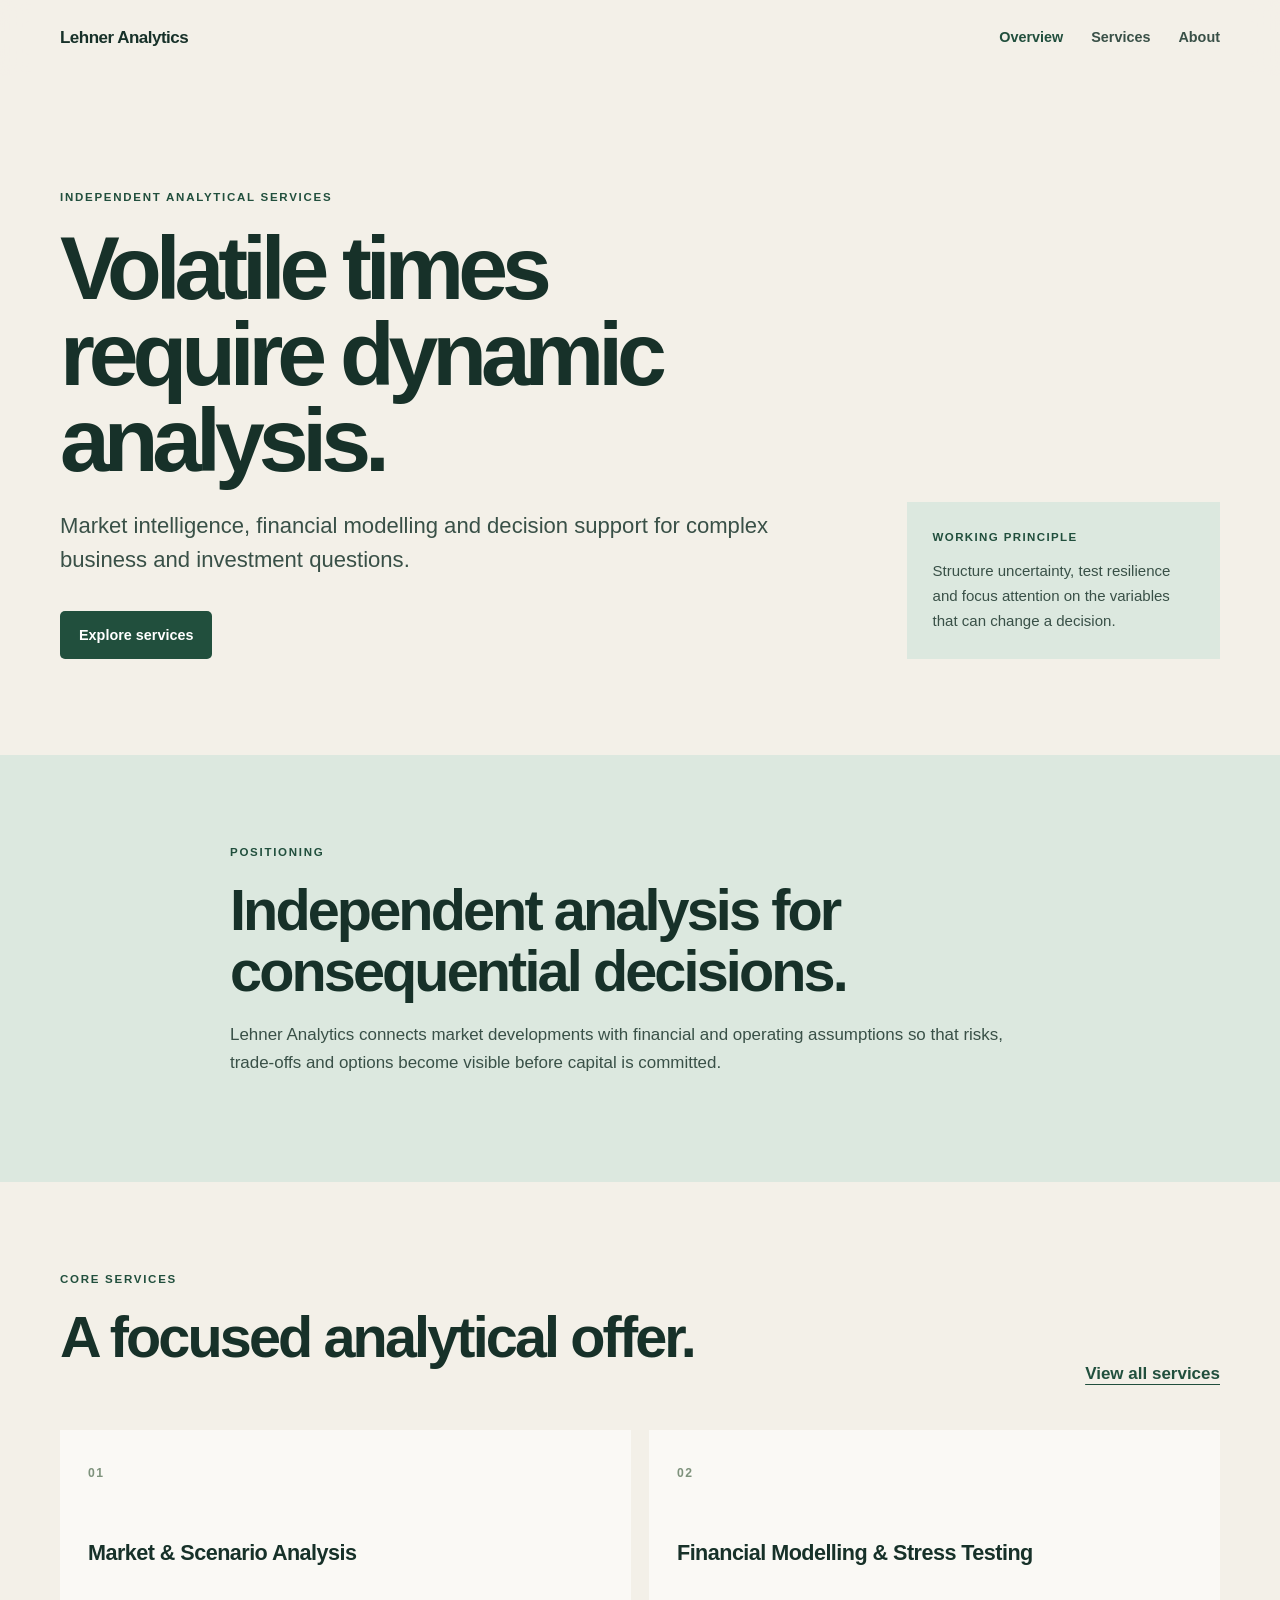
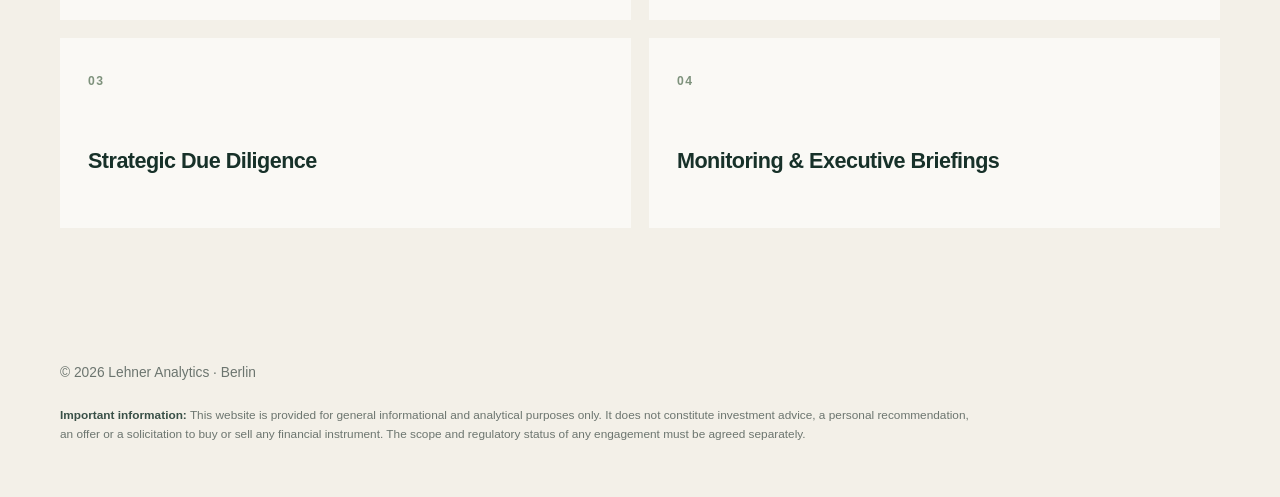
==== commit bbcb20f3: "Add files via upload V4" ====
--- a/index.html
+++ b/index.html
@@ -10,10 +10,7 @@
 <body>
   <header class="site-header">
     <div class="nav-shell">
-      <a class="brand" href="index.html" aria-label="Lehner Analytics home">
-        <span class="brand-name">Lehner Analytics</span>
-        <span class="brand-tagline">Independent analytical services</span>
-      </a>
+      <a class="brand" href="index.html">Lehner Analytics</a>
       <nav class="nav-links" aria-label="Main navigation">
         <a href="index.html" aria-current="page">Overview</a>
         <a href="services.html">Services</a>
@@ -26,107 +23,43 @@
     <section class="hero">
       <div class="container hero-grid">
         <div>
-          <p class="kicker">Market · Financial · Strategic</p>
-          <h1>Volatile times require dynamic analyses.</h1>
-          <p class="lead">Lehner Analytics provides independent research, financial modelling and decision support for leadership teams and investors navigating uncertainty.</p>
+          <p class="kicker">Independent analytical services</p>
+          <h1>Volatile times require dynamic analysis.</h1>
+          <p class="lead">Market intelligence, financial modelling and decision support for complex business and investment questions.</p>
           <div class="hero-actions">
             <a class="button primary" href="services.html">Explore services</a>
-            <a class="button" href="mailto:patrick-lehner@gmx.de">Discuss a mandate</a>
           </div>
         </div>
-        <aside class="hero-note" aria-label="Working principle">
-          <strong>Clear analysis. Practical implications.</strong>
-          <p>The objective is not to predict one outcome with false precision, but to understand the range of outcomes, the assumptions behind them and the signals that should change a decision.</p>
+        <aside class="hero-note">
+          <span>Working principle</span>
+          <p>Structure uncertainty, test resilience and focus attention on the variables that can change a decision.</p>
         </aside>
+      </div>
+    </section>
+
+    <section class="section section-soft">
+      <div class="container compact-intro">
+        <p class="section-label">Positioning</p>
+        <h2>Independent analysis for consequential decisions.</h2>
+        <p>Lehner Analytics connects market developments with financial and operating assumptions so that risks, trade-offs and options become visible before capital is committed.</p>
       </div>
     </section>
 
     <section class="section">
       <div class="container">
-        <div class="section-intro">
+        <div class="section-heading-row">
           <div>
-            <p class="section-label">Positioning</p>
-            <h2>Decision support when conditions are changing.</h2>
+            <p class="section-label">Core services</p>
+            <h2>A focused analytical offer.</h2>
           </div>
-          <p>Markets can move faster than planning cycles. Lehner Analytics connects external developments with financial and operating assumptions so that risks, trade-offs and options are visible before capital is committed.</p>
+          <a class="text-link" href="services.html">View all services</a>
         </div>
 
-        <div class="pillars">
-          <article class="pillar">
-            <span class="pillar-number">01</span>
-            <h3>Structure uncertainty</h3>
-            <p>Translate complex developments into a small number of plausible scenarios and decision-relevant variables.</p>
-          </article>
-          <article class="pillar">
-            <span class="pillar-number">02</span>
-            <h3>Test resilience</h3>
-            <p>Assess the sensitivity of cash flows, investments and strategic plans to changing market and operating conditions.</p>
-          </article>
-          <article class="pillar">
-            <span class="pillar-number">03</span>
-            <h3>Focus action</h3>
-            <p>Present the implications clearly, identify the signals to monitor and support practical next steps.</p>
-          </article>
-        </div>
-      </div>
-    </section>
-
-    <section class="section">
-      <div class="container">
-        <div class="section-intro">
-          <div>
-            <p class="section-label">Core capabilities</p>
-            <h2>A focused analytical offer.</h2>
-          </div>
-          <p>Four services cover the assignments most commonly expected from an independent analytics practice—from a focused decision memo to recurring market intelligence.</p>
-        </div>
-
-        <div class="service-list">
-          <article class="service-item">
-            <span class="service-index">01</span>
-            <h3>Market &amp; Scenario Analysis</h3>
-            <div class="service-copy">
-              <p>Market structure, key drivers and plausible upside, base and downside developments for a defined business or investment question.</p>
-              <p class="output"><strong>Typical output:</strong> scenario model, market assessment or decision memo.</p>
-            </div>
-          </article>
-          <article class="service-item">
-            <span class="service-index">02</span>
-            <h3>Financial Modelling &amp; Stress Testing</h3>
-            <div class="service-copy">
-              <p>Transparent models that connect revenue drivers, costs, capital requirements and cash flows under changing assumptions.</p>
-              <p class="output"><strong>Typical output:</strong> operating model, sensitivity analysis or resilience review.</p>
-            </div>
-          </article>
-          <article class="service-item">
-            <span class="service-index">03</span>
-            <h3>Strategic Due Diligence</h3>
-            <div class="service-copy">
-              <p>Independent assessment of markets, technologies, counterparties and investment assumptions before a strategic commitment.</p>
-              <p class="output"><strong>Typical output:</strong> diligence report, investment note or second opinion.</p>
-            </div>
-          </article>
-          <article class="service-item">
-            <span class="service-index">04</span>
-            <h3>Monitoring &amp; Executive Briefings</h3>
-            <div class="service-copy">
-              <p>Ongoing tracking of the indicators that matter, with concise interpretation of what changed and why it is relevant.</p>
-              <p class="output"><strong>Typical output:</strong> dashboard, monthly briefing or board-ready update.</p>
-            </div>
-          </article>
-        </div>
-      </div>
-    </section>
-
-    <section class="cta-section">
-      <div class="container">
-        <div class="cta-panel">
-          <div>
-            <p class="section-label">Independent perspective</p>
-            <h2>Analysis should make the next decision clearer.</h2>
-            <p>Engagements are scoped around a specific question, decision or monitoring need.</p>
-          </div>
-          <a class="button" href="mailto:patrick-lehner@gmx.de">Contact Patrick Lehner</a>
+        <div class="service-preview-grid">
+          <article class="service-preview"><span>01</span><h3>Market &amp; Scenario Analysis</h3></article>
+          <article class="service-preview"><span>02</span><h3>Financial Modelling &amp; Stress Testing</h3></article>
+          <article class="service-preview"><span>03</span><h3>Strategic Due Diligence</h3></article>
+          <article class="service-preview"><span>04</span><h3>Monitoring &amp; Executive Briefings</h3></article>
         </div>
       </div>
     </section>
@@ -134,10 +67,7 @@
 
   <footer class="site-footer">
     <div class="container">
-      <div class="footer-top">
-        <p>© 2026 Lehner Analytics · Berlin</p>
-        <p><a href="mailto:patrick-lehner@gmx.de">patrick-lehner@gmx.de</a></p>
-      </div>
+      <p>© 2026 Lehner Analytics · Berlin</p>
       <p class="disclaimer"><strong>Important information:</strong> This website is provided for general informational and analytical purposes only. It does not constitute investment advice, a personal recommendation, an offer or a solicitation to buy or sell any financial instrument. The scope and regulatory status of any engagement must be agreed separately.</p>
     </div>
   </footer>
--- a/styles.css
+++ b/styles.css
@@ -1,27 +1,19 @@
 :root {
-  --ink: #13202b;
-  --ink-soft: #344552;
-  --muted: #64727d;
-  --paper: #f5f4ef;
-  --surface: #ffffff;
-  --navy: #122b3b;
-  --teal: #2f6b67;
-  --teal-dark: #245651;
-  --line: #d9ddd9;
-  --line-dark: rgba(255, 255, 255, 0.2);
-  --max-width: 1180px;
-  --radius: 10px;
-  --shadow: 0 18px 48px rgba(19, 32, 43, 0.08);
-}
-
-* {
-  box-sizing: border-box;
-}
-
-html {
-  scroll-behavior: smooth;
-}
-
+  --ink: #173129;
+  --ink-soft: #395047;
+  --muted: #6c756f;
+  --paper: #f3f0e8;
+  --surface: #faf9f5;
+  --mint: #dce8df;
+  --moss: #7e927c;
+  --forest: #214f3d;
+  --forest-dark: #16382c;
+  --line: rgba(23, 49, 41, 0.14);
+  --max-width: 1160px;
+}
+
+* { box-sizing: border-box; }
+html { scroll-behavior: smooth; }
 body {
   margin: 0;
   background: var(--paper);
@@ -31,641 +23,230 @@
   line-height: 1.65;
   -webkit-font-smoothing: antialiased;
 }
-
-body::before {
-  position: fixed;
-  inset: 0;
-  z-index: -1;
-  content: "";
-  pointer-events: none;
-  background-image:
-    linear-gradient(rgba(19, 32, 43, 0.018) 1px, transparent 1px),
-    linear-gradient(90deg, rgba(19, 32, 43, 0.018) 1px, transparent 1px);
-  background-size: 48px 48px;
-}
-
-a {
-  color: inherit;
-}
-
-a:focus-visible,
-button:focus-visible {
-  outline: 3px solid rgba(47, 107, 103, 0.35);
-  outline-offset: 4px;
-}
+a { color: inherit; }
+a:focus-visible { outline: 3px solid rgba(33,79,61,.28); outline-offset: 4px; }
 
 .site-header {
   position: sticky;
   top: 0;
   z-index: 20;
-  border-bottom: 1px solid rgba(19, 32, 43, 0.1);
-  background: rgba(245, 244, 239, 0.94);
+  background: rgba(243, 240, 232, .94);
   backdrop-filter: blur(14px);
 }
-
 .nav-shell,
 .container {
   width: min(calc(100% - 48px), var(--max-width));
   margin: 0 auto;
 }
-
 .nav-shell {
-  min-height: 78px;
+  min-height: 76px;
   display: flex;
   align-items: center;
   justify-content: space-between;
   gap: 32px;
 }
-
 .brand {
-  display: inline-flex;
-  flex-direction: column;
+  font-weight: 780;
+  letter-spacing: -.03em;
   text-decoration: none;
-  line-height: 1.05;
-}
-
-.brand-name {
-  font-size: 1.04rem;
-  font-weight: 760;
-  letter-spacing: -0.025em;
-}
-
-.brand-tagline {
-  margin-top: 7px;
-  color: var(--muted);
-  font-size: 0.68rem;
-  font-weight: 700;
-  letter-spacing: 0.12em;
-  text-transform: uppercase;
-}
-
-.nav-links {
-  display: flex;
-  align-items: center;
-  gap: 28px;
-}
-
+}
+.nav-links { display: flex; gap: 28px; }
 .nav-links a {
-  position: relative;
-  padding: 27px 0 25px;
+  padding: 26px 0;
   color: var(--ink-soft);
-  font-size: 0.9rem;
+  font-size: .9rem;
   font-weight: 650;
   text-decoration: none;
 }
-
-.nav-links a::after {
-  position: absolute;
-  right: 0;
-  bottom: -1px;
-  left: 0;
-  height: 2px;
-  content: "";
-  background: var(--teal);
-  opacity: 0;
-  transform: scaleX(0.4);
-  transition: opacity 160ms ease, transform 160ms ease;
-}
-
 .nav-links a:hover,
-.nav-links a[aria-current="page"] {
-  color: var(--ink);
-}
-
-.nav-links a:hover::after,
-.nav-links a[aria-current="page"]::after {
-  opacity: 1;
-  transform: scaleX(1);
-}
-
-main {
-  overflow: hidden;
-}
-
-.hero {
-  padding: 104px 0 84px;
-}
-
+.nav-links a[aria-current="page"] { color: var(--forest); }
+
+.hero { padding: 112px 0 96px; }
+.hero-compact { padding-bottom: 74px; }
 .hero-grid {
   display: grid;
-  grid-template-columns: minmax(0, 1.35fr) minmax(280px, 0.65fr);
-  gap: clamp(56px, 8vw, 110px);
+  grid-template-columns: minmax(0, 1.4fr) minmax(250px, .6fr);
+  gap: clamp(56px, 9vw, 120px);
   align-items: end;
 }
-
+.narrow { max-width: 900px; margin-left: auto; margin-right: auto; }
 .kicker,
 .section-label {
-  margin: 0 0 20px;
-  color: var(--teal-dark);
-  font-size: 0.72rem;
-  font-weight: 780;
-  letter-spacing: 0.14em;
+  margin: 0 0 18px;
+  color: var(--forest);
+  font-size: .72rem;
+  font-weight: 800;
+  letter-spacing: .15em;
   text-transform: uppercase;
 }
-
-h1,
-h2,
-h3,
-p {
-  margin-top: 0;
-}
-
+h1,h2,h3,p { margin-top: 0; }
 h1 {
-  max-width: 900px;
-  margin-bottom: 28px;
-  font-size: clamp(3.6rem, 7vw, 6.9rem);
-  line-height: 0.98;
-  letter-spacing: -0.065em;
+  max-width: 980px;
+  margin-bottom: 26px;
+  font-size: clamp(3.7rem, 7vw, 7rem);
+  line-height: .96;
+  letter-spacing: -.068em;
   text-wrap: balance;
 }
-
-.hero-compact h1 {
-  max-width: 980px;
-  font-size: clamp(3.3rem, 6vw, 6.1rem);
-}
-
+.hero-compact h1 { font-size: clamp(3.2rem, 6vw, 5.9rem); }
 .lead {
-  max-width: 770px;
+  max-width: 780px;
   margin-bottom: 0;
   color: var(--ink-soft);
   font-size: clamp(1.15rem, 1.8vw, 1.38rem);
   line-height: 1.55;
 }
-
-.hero-actions {
-  display: flex;
-  flex-wrap: wrap;
-  gap: 12px;
-  margin-top: 34px;
-}
-
+.hero-actions { margin-top: 34px; }
 .button {
   display: inline-flex;
   align-items: center;
-  justify-content: center;
   min-height: 48px;
-  padding: 12px 18px;
-  border: 1px solid var(--line);
-  border-radius: 6px;
+  padding: 12px 19px;
+  border-radius: 5px;
   background: var(--surface);
   color: var(--ink);
-  font-size: 0.9rem;
+  font-size: .9rem;
   font-weight: 750;
   text-decoration: none;
-  transition: border-color 160ms ease, transform 160ms ease, background 160ms ease;
-}
-
-.button:hover {
-  border-color: #aeb7b4;
-  transform: translateY(-1px);
-}
-
-.button.primary {
-  border-color: var(--navy);
-  background: var(--navy);
-  color: #fff;
-}
-
-.button.primary:hover {
-  border-color: #071923;
-  background: #071923;
-}
-
+}
+.button.primary { background: var(--forest); color: white; }
+.button.primary:hover { background: var(--forest-dark); }
 .hero-note {
-  padding: 28px 0 4px;
-  border-top: 1px solid var(--line);
-}
-
-.hero-note p {
-  margin-bottom: 0;
-  color: var(--muted);
-  font-size: 0.91rem;
-}
-
-.hero-note strong {
+  max-width: 330px;
+  padding: 26px;
+  background: var(--mint);
+}
+.hero-note span {
   display: block;
-  margin-bottom: 10px;
-  color: var(--ink);
-  font-size: 1rem;
-}
-
-.section {
-  padding: 84px 0;
-  border-top: 1px solid var(--line);
-}
-
-.section-intro {
-  display: grid;
-  grid-template-columns: minmax(220px, 0.7fr) minmax(0, 1.3fr);
-  gap: 64px;
-  align-items: start;
-  margin-bottom: 44px;
-}
-
-.section-intro h2,
-.cta-panel h2 {
-  margin-bottom: 0;
-  font-size: clamp(2.25rem, 4.2vw, 4.2rem);
+  margin-bottom: 12px;
+  color: var(--forest);
+  font-size: .72rem;
+  font-weight: 800;
+  letter-spacing: .12em;
+  text-transform: uppercase;
+}
+.hero-note p { margin: 0; color: var(--ink-soft); font-size: .94rem; }
+
+.section { padding: 88px 0; }
+.section-soft { background: var(--mint); }
+.compact-intro { max-width: 820px; }
+.compact-intro h2,
+.about-grid h2,
+.principle h2,
+.section-heading-row h2 {
+  margin-bottom: 20px;
+  font-size: clamp(2.35rem, 4.5vw, 4.5rem);
   line-height: 1.05;
-  letter-spacing: -0.048em;
+  letter-spacing: -.05em;
   text-wrap: balance;
 }
-
-.section-intro p {
-  max-width: 710px;
-  margin-bottom: 0;
+.compact-intro p:last-child,
+.about-copy p,
+.principle p:last-child {
   color: var(--ink-soft);
   font-size: 1.06rem;
 }
-
-.pillars {
+.section-heading-row {
+  display: flex;
+  align-items: end;
+  justify-content: space-between;
+  gap: 32px;
+  margin-bottom: 42px;
+}
+.text-link {
+  color: var(--forest);
+  font-weight: 750;
+  text-underline-offset: 5px;
+}
+.service-preview-grid {
+  display: grid;
+  grid-template-columns: repeat(2, 1fr);
+  gap: 18px;
+}
+.service-preview {
+  min-height: 190px;
+  padding: 28px;
+  background: var(--surface);
+}
+.service-preview span,
+.service-index,
+.project-grid span {
+  color: var(--moss);
+  font-size: .76rem;
+  font-weight: 800;
+  letter-spacing: .12em;
+  text-transform: uppercase;
+}
+.service-preview h3 {
+  max-width: 400px;
+  margin: 54px 0 0;
+  font-size: 1.35rem;
+  line-height: 1.22;
+  letter-spacing: -.025em;
+}
+
+.services-section { padding-top: 42px; }
+.service-stack { max-width: 980px; }
+.service-row {
+  display: grid;
+  grid-template-columns: 70px minmax(0, 1fr);
+  gap: 28px;
+  padding: 38px 0;
+}
+.service-row + .service-row { border-top: 1px solid var(--line); }
+.service-row h2 {
+  margin-bottom: 12px;
+  font-size: clamp(1.7rem, 3vw, 2.6rem);
+  line-height: 1.12;
+  letter-spacing: -.04em;
+}
+.service-row p { max-width: 760px; margin: 0; color: var(--ink-soft); }
+
+.about-section { padding-top: 54px; }
+.about-grid {
+  display: grid;
+  grid-template-columns: minmax(260px, .8fr) minmax(0, 1.2fr);
+  gap: clamp(50px, 9vw, 120px);
+  align-items: start;
+}
+.about-copy p + p { margin-top: 20px; }
+.project-grid {
   display: grid;
   grid-template-columns: repeat(3, 1fr);
-  border-top: 1px solid var(--line);
-  border-bottom: 1px solid var(--line);
-}
-
-.pillar {
-  min-height: 248px;
-  padding: 34px 34px 34px 0;
-}
-
-.pillar + .pillar {
-  padding-left: 34px;
-  border-left: 1px solid var(--line);
-}
-
-.pillar-number {
-  display: block;
-  margin-bottom: 44px;
-  color: var(--teal-dark);
-  font-size: 0.78rem;
-  font-weight: 800;
-  letter-spacing: 0.1em;
-}
-
-.pillar h3 {
-  margin-bottom: 12px;
-  font-size: 1.22rem;
-  letter-spacing: -0.02em;
-}
-
-.pillar p {
-  margin-bottom: 0;
-  color: var(--muted);
-  font-size: 0.96rem;
-}
-
-.service-list {
-  border-top: 1px solid var(--line);
-}
-
-.service-item {
-  display: grid;
-  grid-template-columns: 84px minmax(220px, 0.7fr) minmax(0, 1.3fr);
-  gap: 30px;
-  padding: 34px 0;
-  border-bottom: 1px solid var(--line);
-  align-items: start;
-}
-
-.service-index {
-  color: var(--teal-dark);
-  font-size: 0.78rem;
-  font-weight: 800;
-  letter-spacing: 0.1em;
-}
-
-.service-item h2,
-.service-item h3 {
-  margin-bottom: 0;
-  font-size: clamp(1.45rem, 2.2vw, 2.05rem);
-  line-height: 1.15;
-  letter-spacing: -0.035em;
-}
-
-.service-copy p {
-  margin-bottom: 13px;
-  color: var(--ink-soft);
-}
-
-.service-copy p:last-child {
-  margin-bottom: 0;
-}
-
-.output {
-  color: var(--muted) !important;
-  font-size: 0.86rem;
-}
-
-.output strong {
-  color: var(--ink);
-}
-
-.format-grid {
-  display: grid;
-  grid-template-columns: repeat(3, 1fr);
-  gap: 16px;
-}
-
-.format-card {
-  padding: 28px;
-  border: 1px solid var(--line);
-  border-radius: var(--radius);
-  background: rgba(255, 255, 255, 0.62);
-}
-
-.format-card h3 {
-  margin-bottom: 9px;
-  font-size: 1.08rem;
-}
-
-.format-card p {
-  margin-bottom: 0;
-  color: var(--muted);
-  font-size: 0.92rem;
-}
-
-.cta-section {
-  padding: 84px 0;
-}
-
-.cta-panel {
-  position: relative;
-  overflow: hidden;
-  display: grid;
-  grid-template-columns: minmax(0, 1.35fr) auto;
-  gap: 36px;
-  align-items: end;
-  padding: clamp(34px, 6vw, 64px);
-  border-radius: 14px;
-  background: var(--navy);
-  color: #fff;
-  box-shadow: var(--shadow);
-}
-
-.cta-panel::after {
-  position: absolute;
-  top: -110px;
-  right: -90px;
-  width: 320px;
-  height: 320px;
-  border: 1px solid rgba(255, 255, 255, 0.12);
-  border-radius: 50%;
-  content: "";
-}
-
-.cta-panel .section-label {
-  color: #9bc2bc;
-}
-
-.cta-panel p {
-  max-width: 650px;
-  margin: 20px 0 0;
-  color: rgba(255, 255, 255, 0.72);
-}
-
-.cta-panel .button {
-  position: relative;
-  z-index: 1;
-  border-color: #fff;
-  background: #fff;
-  color: var(--navy);
-  white-space: nowrap;
-}
-
-.about-story {
-  display: grid;
-  grid-template-columns: minmax(260px, 0.72fr) minmax(0, 1.28fr);
-  gap: clamp(48px, 8vw, 100px);
-  align-items: start;
-}
-
-.about-aside {
-  position: sticky;
-  top: 124px;
-}
-
-.about-aside h2 {
-  margin-bottom: 20px;
-  font-size: clamp(2.15rem, 3.5vw, 3.45rem);
-  line-height: 1.08;
-  letter-spacing: -0.045em;
-}
-
-.about-aside p {
-  color: var(--muted);
-}
-
-.profile-meta {
-  display: grid;
-  gap: 10px;
-  margin-top: 26px;
-  font-size: 0.89rem;
-}
-
-.profile-meta a {
-  width: fit-content;
-  color: var(--teal-dark);
-  font-weight: 700;
-  text-decoration-thickness: 1px;
-  text-underline-offset: 4px;
-}
-
-.timeline {
-  border-top: 1px solid var(--line);
-}
-
-.timeline-entry {
-  display: grid;
-  grid-template-columns: 135px minmax(0, 1fr);
   gap: 28px;
-  padding: 26px 0;
-  border-bottom: 1px solid var(--line);
-}
-
-.timeline-place {
-  color: var(--teal-dark);
-  font-size: 0.78rem;
-  font-weight: 800;
-  letter-spacing: 0.08em;
-  text-transform: uppercase;
-}
-
-.timeline-entry h3 {
-  margin-bottom: 7px;
-  font-size: 1.04rem;
-}
-
-.timeline-entry p {
-  margin-bottom: 0;
-  color: var(--muted);
-  font-size: 0.94rem;
-}
-
-.bridge {
-  padding: 38px;
-  border: 1px solid var(--line);
-  border-radius: var(--radius);
-  background: var(--surface);
-  box-shadow: var(--shadow);
-}
-
-.bridge p {
-  max-width: 860px;
-  margin-bottom: 0;
-  color: var(--ink-soft);
-  font-size: 1.08rem;
-}
-
-.site-footer {
-  padding: 36px 0 46px;
-  border-top: 1px solid var(--line);
-}
-
-.footer-top {
-  display: flex;
-  justify-content: space-between;
-  gap: 28px;
-  align-items: baseline;
-}
-
-.footer-top p {
-  margin-bottom: 0;
-  color: var(--muted);
-  font-size: 0.88rem;
-}
-
-.footer-top a {
-  color: var(--ink);
-  font-weight: 700;
-  text-underline-offset: 4px;
-}
-
-.disclaimer {
-  max-width: 920px;
-  margin: 24px 0 0;
-  color: #78838b;
-  font-size: 0.72rem;
-  line-height: 1.55;
-}
-
-@media (max-width: 900px) {
+}
+.project-grid article { padding-right: 20px; }
+.project-grid h3 {
+  margin: 34px 0 0;
+  font-size: 1.25rem;
+  line-height: 1.28;
+  letter-spacing: -.025em;
+}
+.principle { max-width: 850px; }
+
+.site-footer { padding: 46px 0 54px; }
+.site-footer p { margin-bottom: 0; color: var(--muted); font-size: .86rem; }
+.disclaimer { max-width: 920px; margin-top: 22px; font-size: .74rem !important; line-height: 1.55; }
+.disclaimer strong { color: var(--ink-soft); }
+
+@media (max-width: 820px) {
   .hero-grid,
-  .section-intro,
-  .about-story {
-    grid-template-columns: 1fr;
-  }
-
-  .hero-grid {
-    gap: 48px;
-  }
-
-  .section-intro {
-    gap: 20px;
-  }
-
-  .about-aside {
-    position: static;
-  }
-
-  .pillars,
-  .format-grid {
-    grid-template-columns: 1fr;
-  }
-
-  .pillar {
-    min-height: auto;
-    padding: 28px 0;
-  }
-
-  .pillar + .pillar {
-    padding-left: 0;
-    border-top: 1px solid var(--line);
-    border-left: 0;
-  }
-
-  .pillar-number {
-    margin-bottom: 18px;
-  }
-
-  .service-item {
-    grid-template-columns: 56px minmax(180px, 0.75fr) minmax(0, 1.25fr);
-  }
-
-  .cta-panel {
-    grid-template-columns: 1fr;
-    align-items: start;
-  }
-
-  .cta-panel .button {
-    width: fit-content;
-  }
-}
-
-@media (max-width: 680px) {
-  body {
-    font-size: 16px;
-  }
-
+  .about-grid,
+  .project-grid { grid-template-columns: 1fr; }
+  .hero-note { max-width: none; }
+  .service-preview-grid { grid-template-columns: 1fr; }
+}
+@media (max-width: 620px) {
+  body { font-size: 16px; }
   .nav-shell,
-  .container {
-    width: min(calc(100% - 30px), var(--max-width));
-  }
-
-  .nav-shell {
-    min-height: auto;
-    padding: 18px 0 14px;
-    align-items: flex-start;
-  }
-
-  .brand-tagline {
-    display: none;
-  }
-
-  .nav-links {
-    gap: 16px;
-  }
-
-  .nav-links a {
-    padding: 2px 0 13px;
-    font-size: 0.82rem;
-  }
-
-  .hero {
-    padding: 72px 0 60px;
-  }
-
-  h1,
-  .hero-compact h1 {
-    font-size: clamp(3rem, 15vw, 4.35rem);
-  }
-
-  .section,
-  .cta-section {
-    padding: 64px 0;
-  }
-
-  .service-item {
-    grid-template-columns: 42px 1fr;
-    gap: 18px;
-  }
-
-  .service-copy {
-    grid-column: 2;
-  }
-
-  .timeline-entry {
-    grid-template-columns: 1fr;
-    gap: 8px;
-  }
-
-  .bridge,
-  .format-card {
-    padding: 24px;
-  }
-
-  .footer-top {
-    display: grid;
-  }
-}
+  .container { width: min(calc(100% - 30px), var(--max-width)); }
+  .nav-shell { min-height: 68px; }
+  .nav-links { gap: 16px; }
+  .nav-links a { padding: 22px 0; font-size: .84rem; }
+  .hero { padding: 78px 0 68px; }
+  h1 { font-size: clamp(3rem, 15vw, 4.5rem); }
+  .section { padding: 68px 0; }
+  .section-heading-row { display: block; }
+  .text-link { display: inline-block; margin-top: 12px; }
+  .service-row { grid-template-columns: 1fr; gap: 12px; }
+}
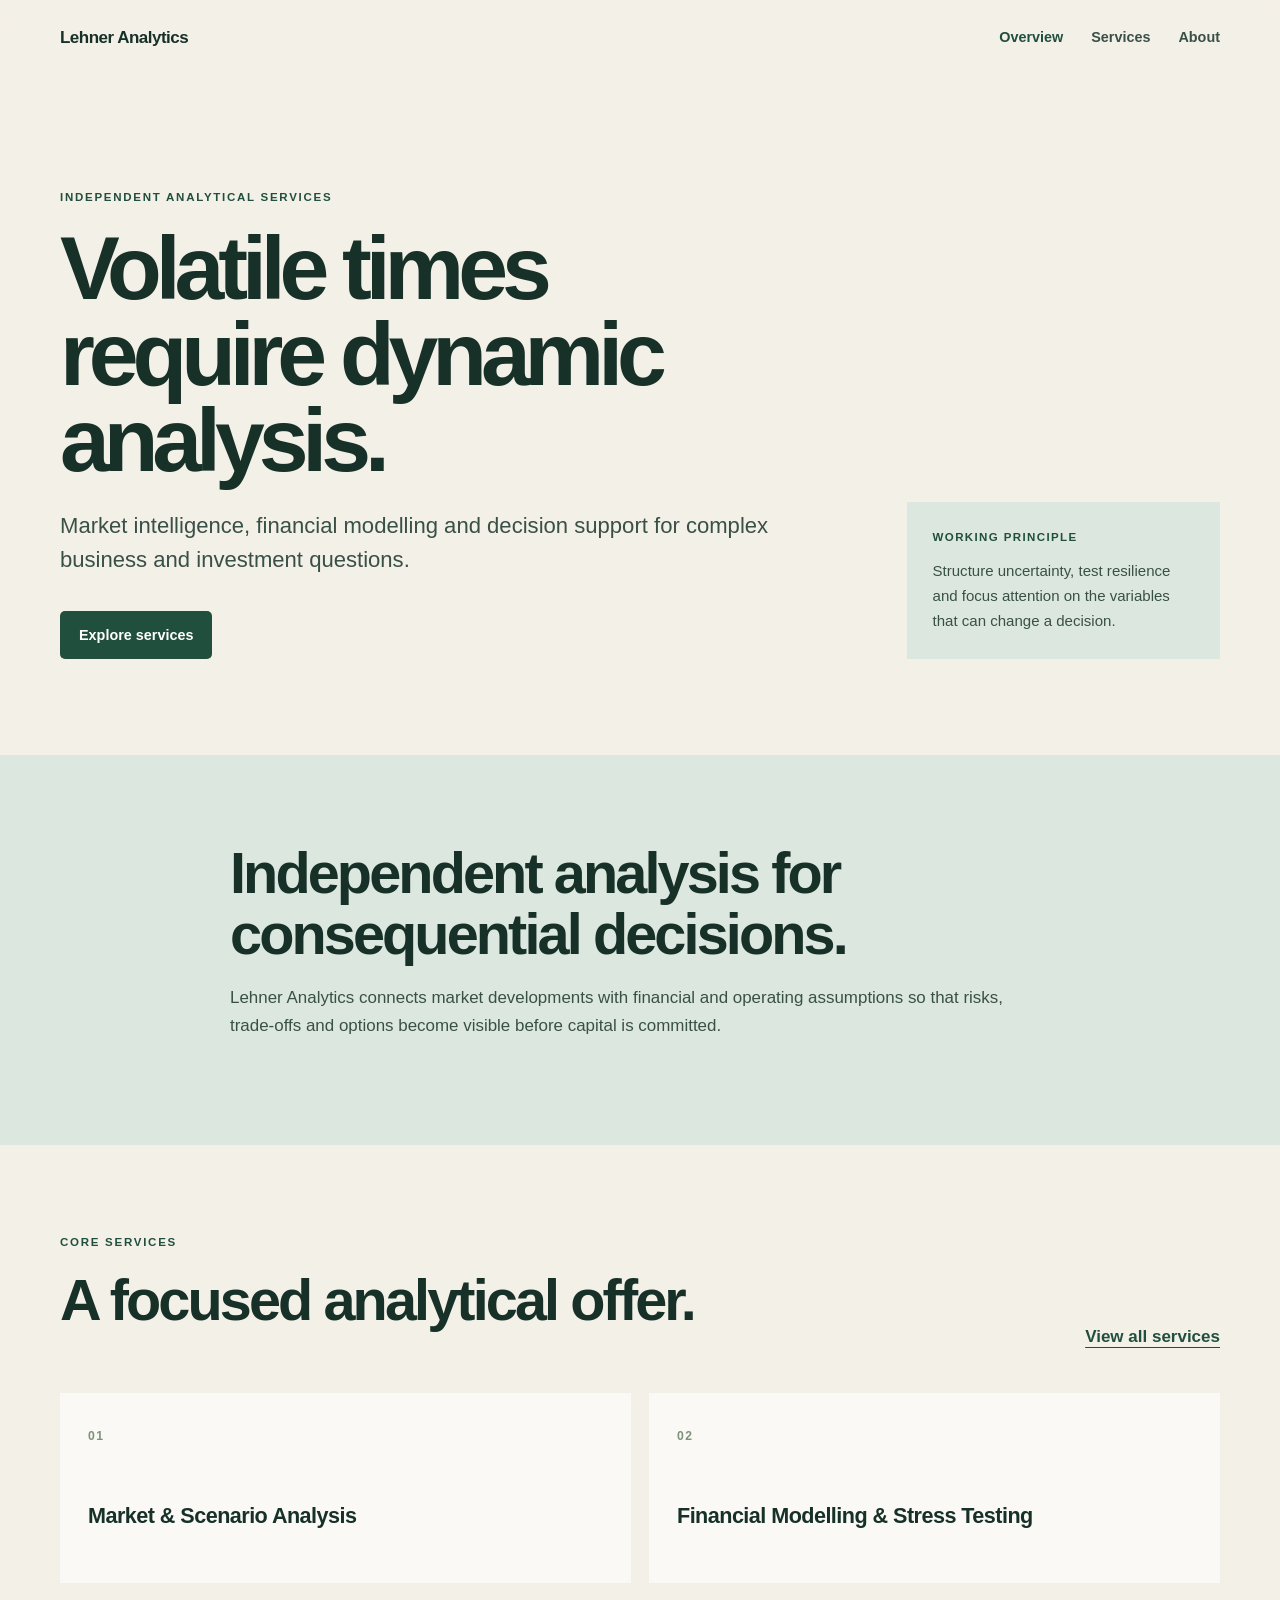
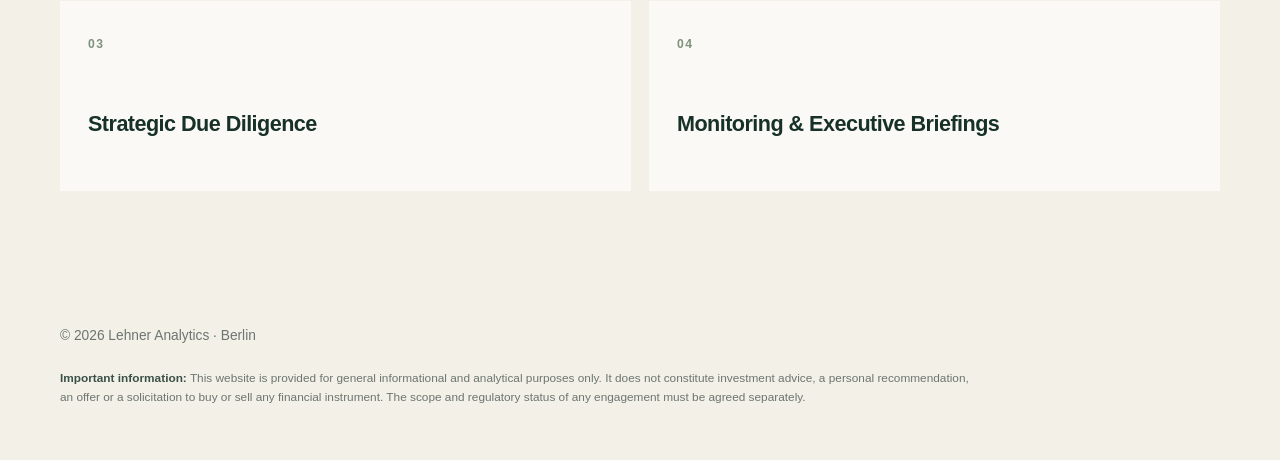
==== commit 8d9fa167: "Update index.html" ====
--- a/index.html
+++ b/index.html
@@ -39,7 +39,6 @@
 
     <section class="section section-soft">
       <div class="container compact-intro">
-        <p class="section-label">Positioning</p>
         <h2>Independent analysis for consequential decisions.</h2>
         <p>Lehner Analytics connects market developments with financial and operating assumptions so that risks, trade-offs and options become visible before capital is committed.</p>
       </div>
